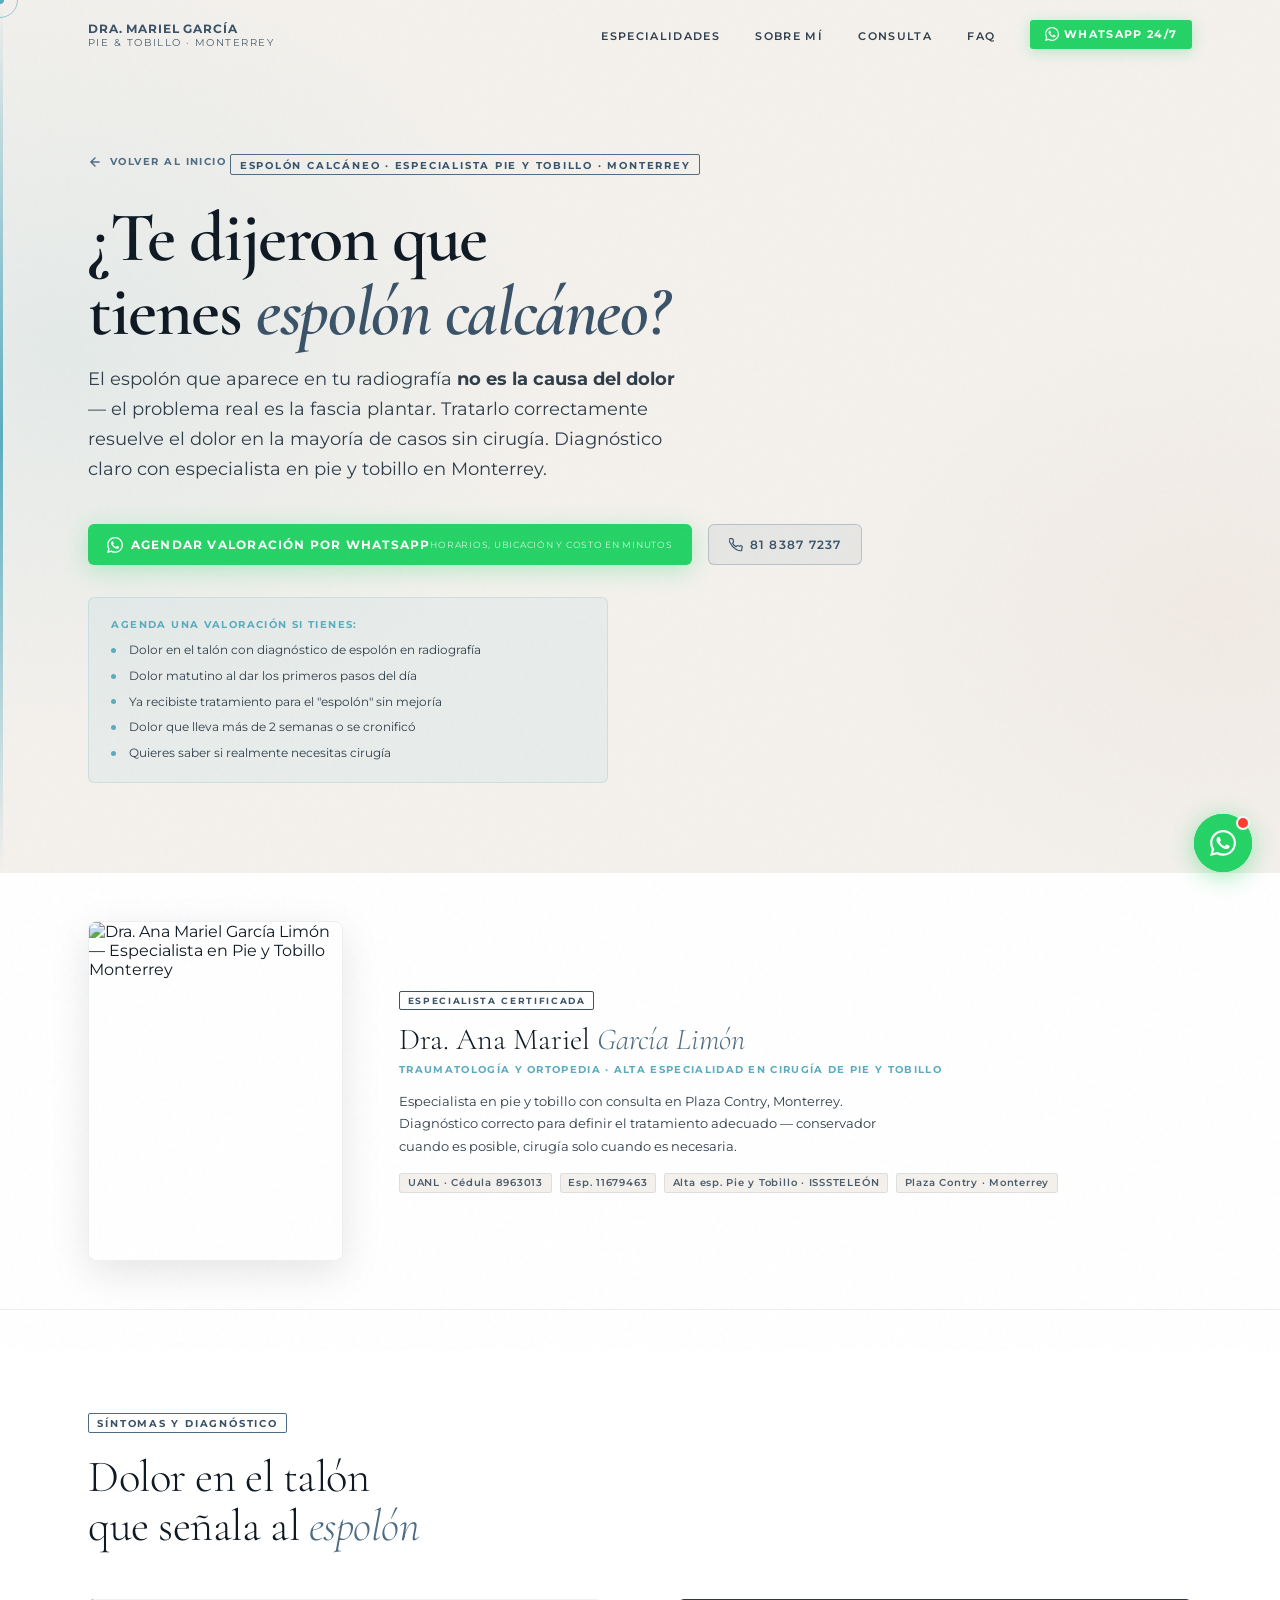
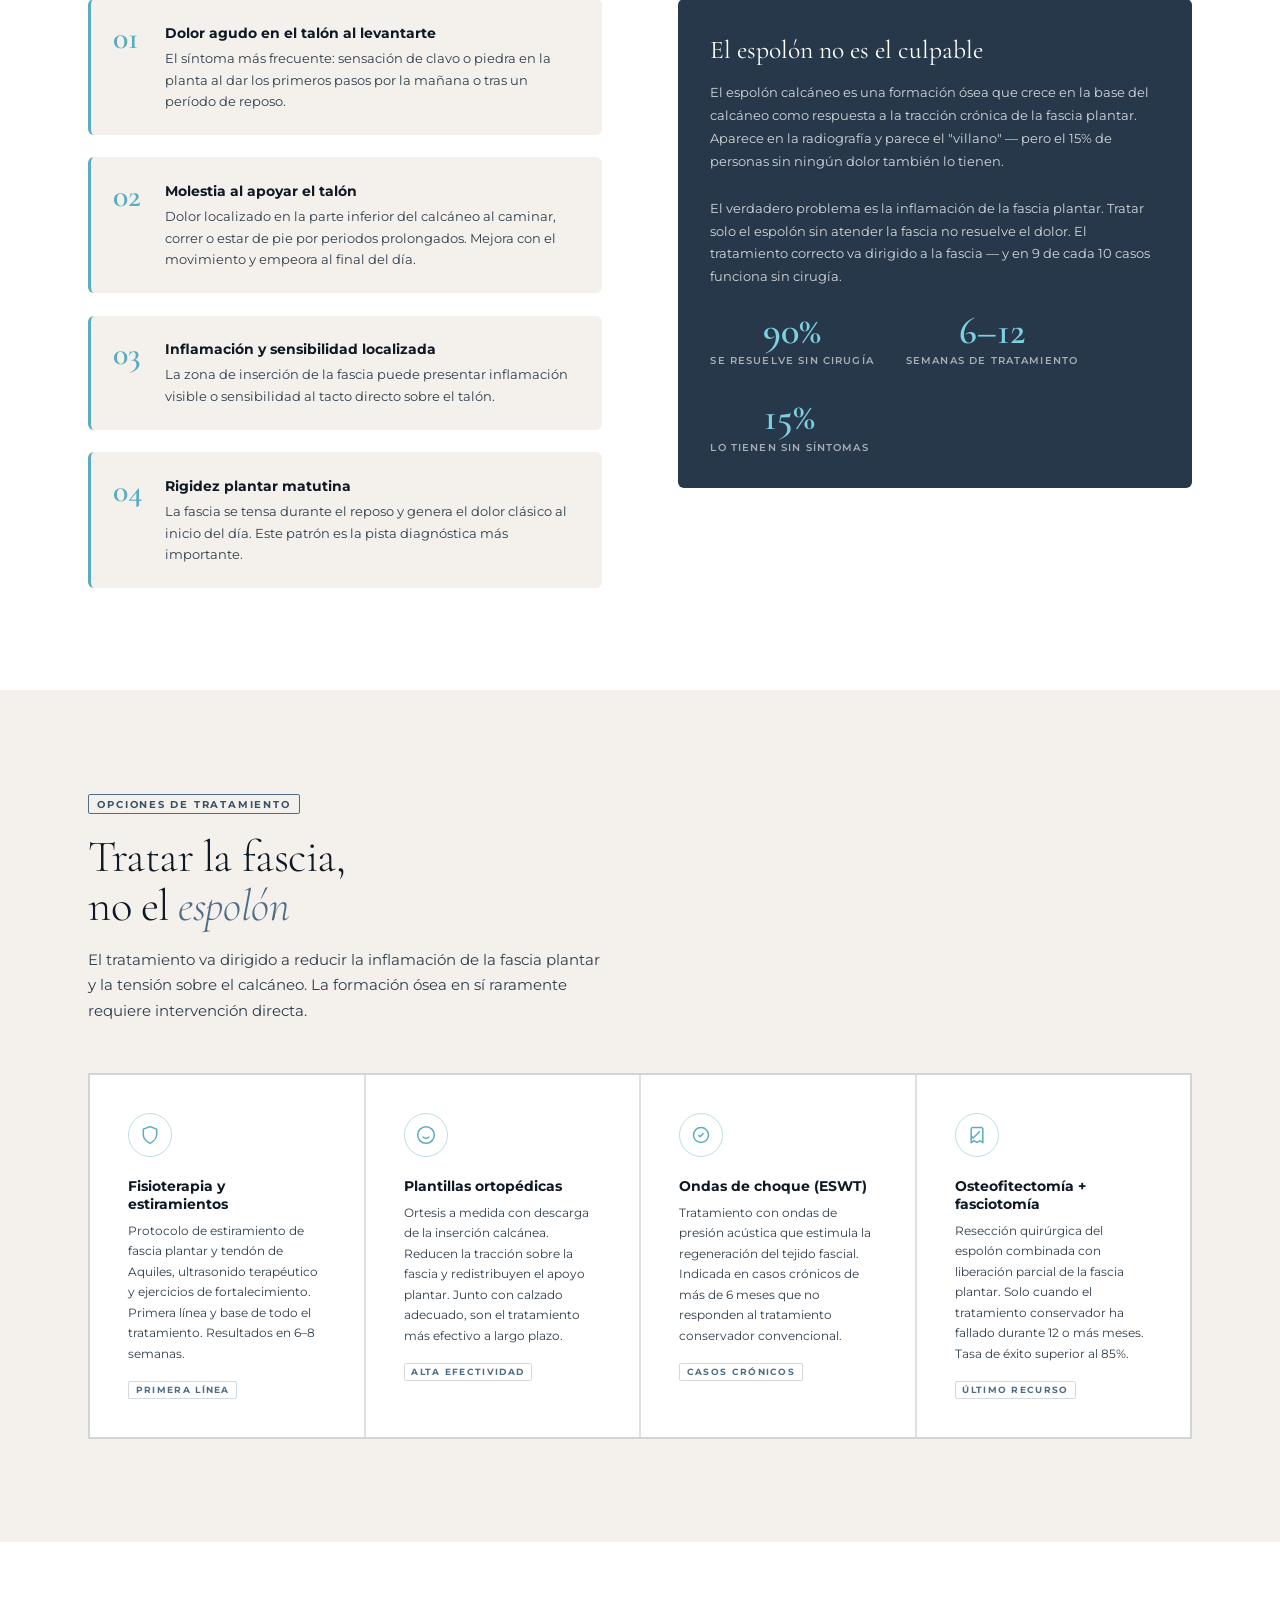
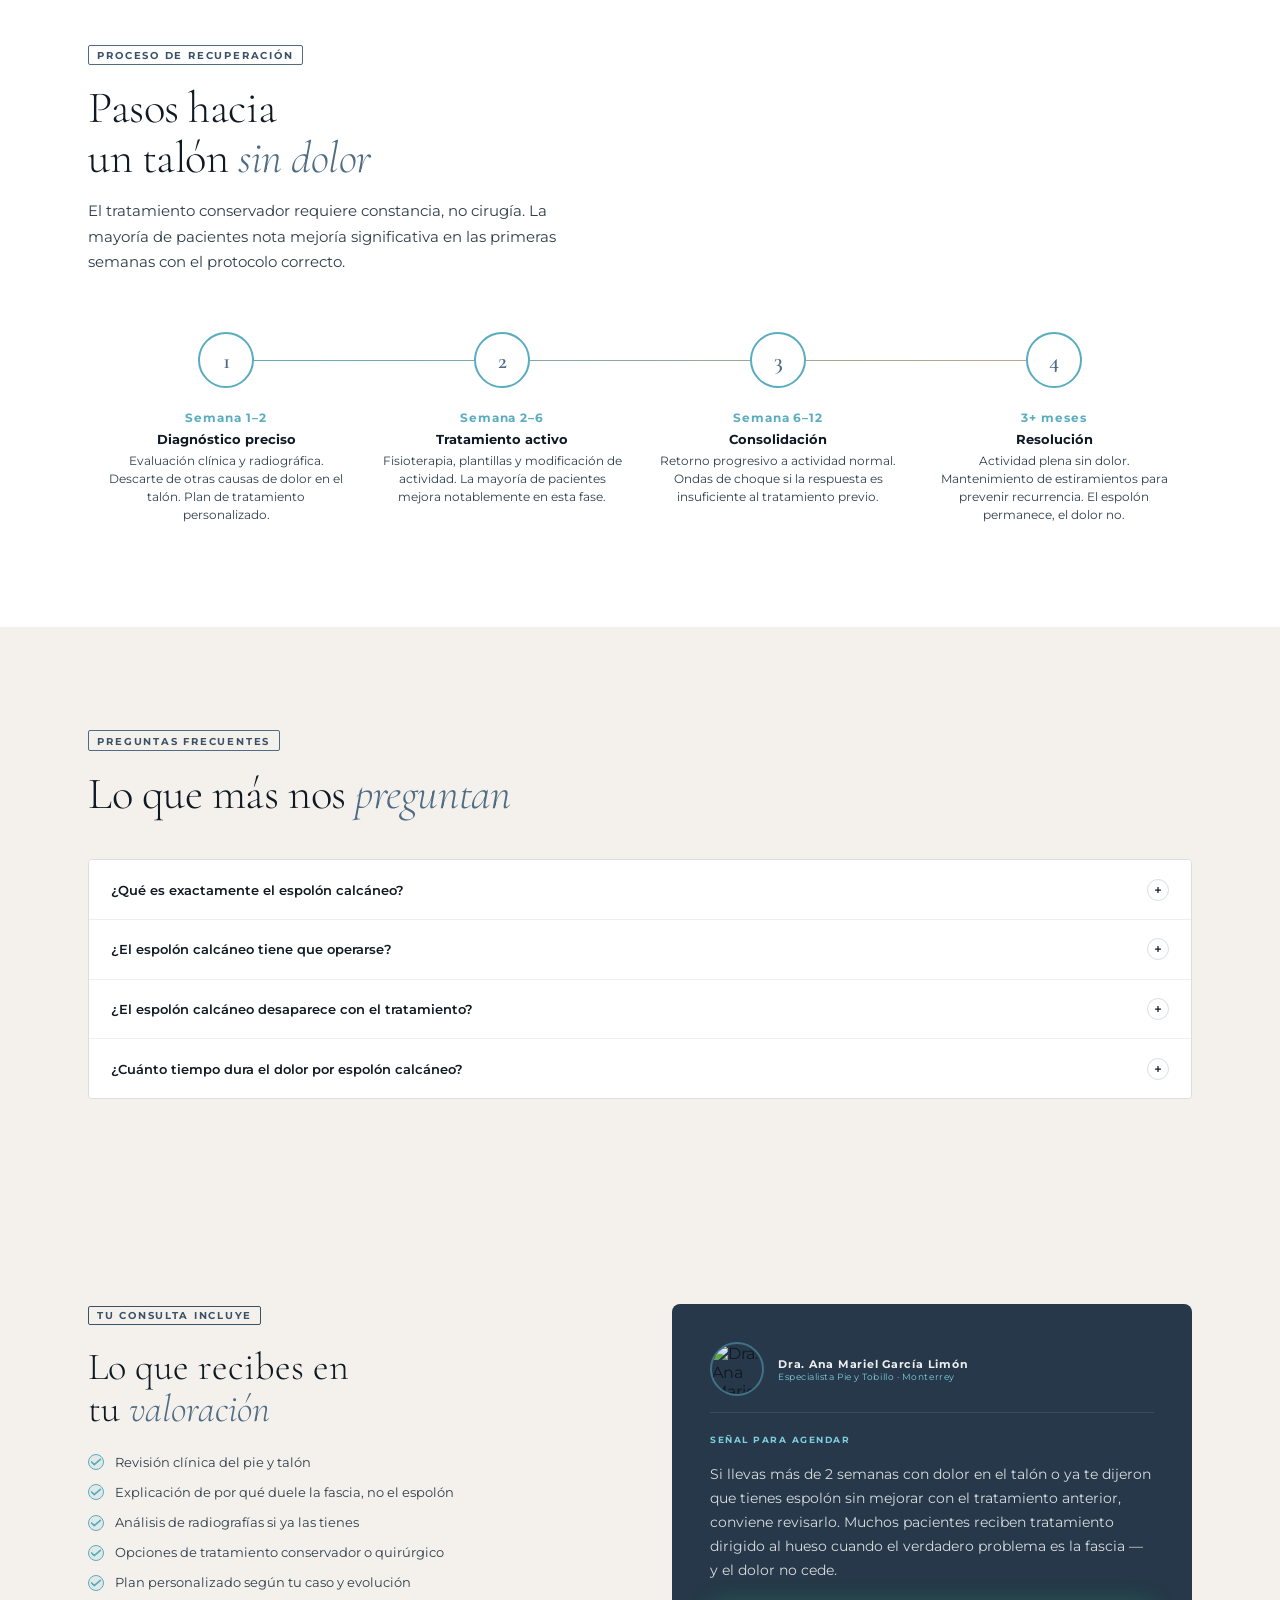
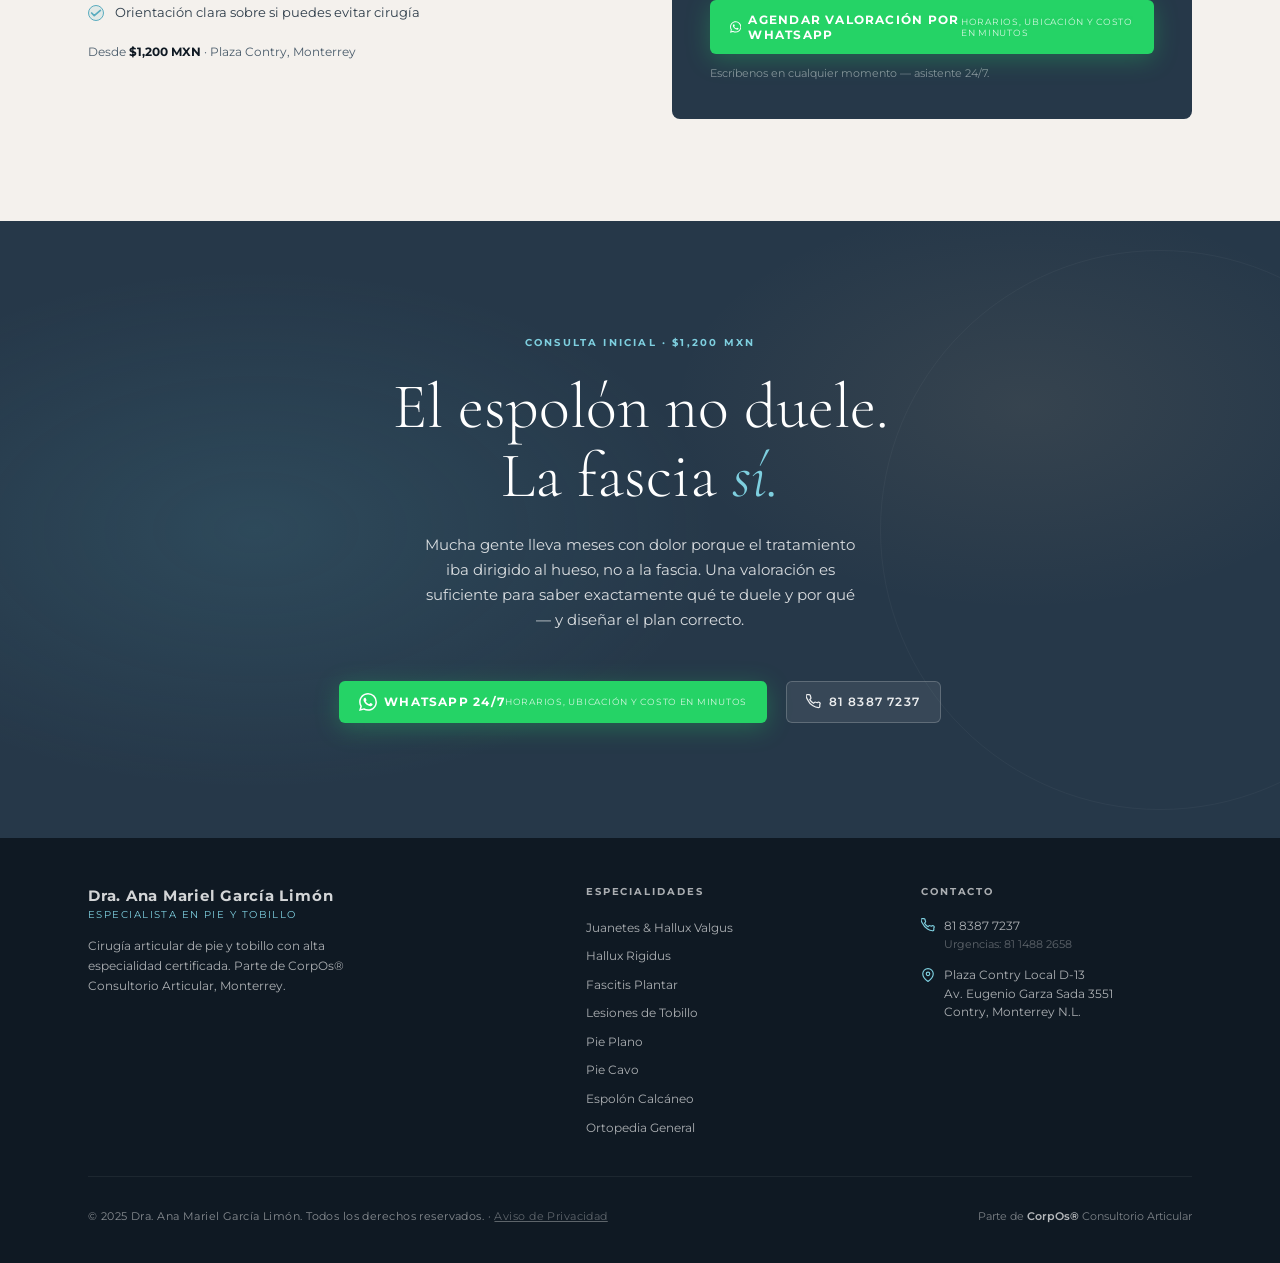
==== espolon-calcaneo.html @ a58b1925 "Add files via upload" ====
<!DOCTYPE html>
<html lang="es">
<head>
  <meta charset="UTF-8" />
  <meta name="viewport" content="width=device-width, initial-scale=1.0" />
  <title>Espolón Calcáneo en Monterrey — Dra. Mariel García</title>
  <meta name="description" content="Tratamiento del espolón calcáneo en Monterrey. El espolón no es la causa del dolor: el verdadero problema es la fascia plantar. Dra. Ana Mariel García Limón." />
  <link rel="canonical" href="https://dramarielgarcia.com/espolon-calcaneo.html" />
  <link rel="icon" type="image/svg+xml" href="favicon.svg" />
  <meta name="theme-color" content="#0F1923" />
  <meta property="og:type" content="website" />
  <meta property="og:url" content="https://dramarielgarcia.com/espolon-calcaneo.html" />
  <meta property="og:title" content="Espolón Calcáneo en Monterrey — Dra. Mariel García" />
  <meta property="og:description" content="El espolón calcáneo no es la causa del dolor en el talón — es una consecuencia. Tratamiento correcto en Monterrey. Dra. Ana Mariel García Limón." />
  <meta property="og:image" content="https://dramarielgarcia.com/img/CropOs-70.jpg" />
  <meta property="og:locale" content="es_MX" />
  <meta name="twitter:card" content="summary_large_image" />
  <meta name="twitter:title" content="Espolón Calcáneo en Monterrey — Dra. Mariel García" />
  <meta name="twitter:description" content="El espolón calcáneo no es la causa del dolor en el talón — es una consecuencia. Tratamiento correcto en Monterrey. Dra. Ana Mariel García Limón." />
  <meta name="twitter:image" content="https://dramarielgarcia.com/img/CropOs-70.jpg" />
  <script type="application/ld+json">
  {
    "@context": "https://schema.org",
    "@graph": [
      {
        "@type": "MedicalWebPage",
        "name": "Espolón Calcáneo en Monterrey",
        "description": "Tratamiento del espolón calcáneo en Monterrey. Formación ósea consecuencia de la tensión crónica de la fascia plantar. Dra. Ana Mariel García Limón.",
        "url": "https://dramarielgarcia.com/espolon-calcaneo.html",
        "about": {"@type":"MedicalCondition","name":"Espolón Calcáneo","alternateName":"Heel Spur","relevantSpecialty":"Orthopedic Surgery"},
        "author": {"@type":"Physician","name":"Dra. Ana Mariel García Limón","url":"https://dramarielgarcia.com"},
        "breadcrumb": {"@type":"BreadcrumbList","itemListElement":[{"@type":"ListItem","position":1,"name":"Inicio","item":"https://dramarielgarcia.com/"},{"@type":"ListItem","position":2,"name":"Espolón Calcáneo"}]}
      },
      {
        "@type": "FAQPage",
        "mainEntity": [
          {"@type":"Question","name":"¿Qué es exactamente el espolón calcáneo?","acceptedAnswer":{"@type":"Answer","text":"Es una calcificación o protuberancia ósea que crece en la base del calcáneo, donde se inserta la fascia plantar. Se forma por tracción repetida y crónica sobre el hueso. Aparece en radiografía pero no siempre causa dolor — el 15% de personas sin síntomas también lo tiene."}},
          {"@type":"Question","name":"¿El espolón calcáneo tiene que operarse?","acceptedAnswer":{"@type":"Answer","text":"En la gran mayoría de casos, no. El tratamiento es el mismo que para la fascitis plantar: fisioterapia, plantillas ortopédicas, modificación de actividad y, si es necesario, ondas de choque. La cirugía (osteofitectomía + fasciotomía) solo se indica si el tratamiento conservador falla después de 12 meses."}},
          {"@type":"Question","name":"¿El espolón calcáneo desaparece con el tratamiento?","acceptedAnswer":{"@type":"Answer","text":"La formación ósea no desaparece, pero el dolor sí. El objetivo del tratamiento no es eliminar el espolón sino reducir la inflamación de la fascia plantar, que es la verdadera causa del dolor. Una vez controlada la fascia, el espolón deja de molestar."}},
          {"@type":"Question","name":"¿Cuánto tiempo dura el dolor por espolón calcáneo?","acceptedAnswer":{"@type":"Answer","text":"Con tratamiento correcto, la mayoría de pacientes mejora en 6–12 semanas. Los casos crónicos pueden tardar 3–6 meses. El 90% se resuelve sin cirugía. La clave es tratar la fascia plantar, no solo el espolón en sí."}}
        ]
      }
    ]
  }
  </script>
  <link rel="preconnect" href="https://fonts.googleapis.com" />
  <link rel="preconnect" href="https://fonts.gstatic.com" crossorigin />
  <link rel="preload" as="style" href="https://fonts.googleapis.com/css2?family=Montserrat:wght@400;500;600;700&family=Cormorant+Garamond:ital,wght@0,300;0,400;0,600;1,300;1,400;1,600&display=swap" onload="this.onload=null;this.rel='stylesheet'" />
  <noscript><link rel="stylesheet" href="https://fonts.googleapis.com/css2?family=Montserrat:wght@400;500;600;700&family=Cormorant+Garamond:ital,wght@0,300;0,400;0,600;1,300;1,400;1,600&display=swap" /></noscript>
  <link rel="stylesheet" href="styles.css" />
  <link rel="stylesheet" href="page-styles.css" />
</head>
<body>
<div id="cursor-dot"></div><div id="cursor-ring"></div><div class="grain"></div>
<nav class="nav" id="nav">
  <div class="nav-inner">
    <a href="index.html" class="nav-logo"><span class="nav-logo-name">Dra. Mariel García</span><span class="nav-logo-sub">Pie &amp; Tobillo · Monterrey</span></a>
    <ul class="nav-links">
      <li><a href="index.html#especialidades">Especialidades</a></li>
      <li><a href="index.html#sobre-mi">Sobre mí</a></li>
      <li><a href="index.html#consulta">Consulta</a></li>
      <li><a href="index.html#faq">FAQ</a></li>
      <li><a href="https://wa.me/528261020782?text=Hola%2C%20quiero%20agendar%20una%20valoraci%C3%B3n%20con%20la%20Dra.%20Mariel.%20Me%20dijeron%20que%20tengo%20espolon%20calcaneo%20y%20tengo%20dolor%20en%20el%20talon." target="_blank" class="nav-cta"><svg width="14" height="14" viewBox="0 0 24 24" fill="currentColor"><path d="M17.472 14.382c-.297-.149-1.758-.867-2.03-.967-.273-.099-.471-.148-.67.15-.197.297-.767.966-.94 1.164-.173.199-.347.223-.644.075-.297-.15-1.255-.463-2.39-1.475-.883-.788-1.48-1.761-1.653-2.059-.173-.297-.018-.458.13-.606.134-.133.298-.347.446-.52.149-.174.198-.298.298-.497.099-.198.05-.371-.025-.52-.075-.149-.669-1.612-.916-2.207-.242-.579-.487-.5-.669-.51-.173-.008-.371-.01-.57-.01-.198 0-.52.074-.792.372-.272.297-1.04 1.016-1.04 2.479 0 1.462 1.065 2.875 1.213 3.074.149.198 2.096 3.2 5.077 4.487.709.306 1.262.489 1.694.625.712.227 1.36.195 1.871.118.571-.085 1.758-.719 2.006-1.413.248-.694.248-1.289.173-1.413-.074-.124-.272-.198-.57-.347m-5.421 7.403h-.004a9.87 9.87 0 01-5.031-1.378l-.361-.214-3.741.982.998-3.648-.235-.374a9.86 9.86 0 01-1.51-5.26c.001-5.45 4.436-9.884 9.888-9.884 2.64 0 5.122 1.03 6.988 2.898a9.825 9.825 0 012.893 6.994c-.003 5.45-4.437 9.884-9.885 9.884m8.413-18.297A11.815 11.815 0 0012.05 0C5.495 0 .16 5.335.157 11.892c0 2.096.547 4.142 1.588 5.945L.057 24l6.305-1.654a11.882 11.882 0 005.683 1.448h.005c6.554 0 11.89-5.335 11.893-11.893a11.821 11.821 0 00-3.48-8.413z"/></svg>WhatsApp 24/7</a></li>
    </ul>
    <button class="hamburger" id="hamburger" aria-label="Menú"><span></span><span></span><span></span></button>
  </div>
</nav>
<div class="mob-menu" id="mobMenu"><button class="mob-close" id="mobClose">✕</button><a href="index.html#especialidades" onclick="closeMob()">Especialidades</a><a href="index.html#sobre-mi" onclick="closeMob()">Sobre mí</a><a href="index.html#consulta" onclick="closeMob()">Consulta</a><a href="index.html#faq" onclick="closeMob()">FAQ</a><a href="https://wa.me/528261020782" target="_blank" style="color:var(--wa)">📱 WhatsApp 24/7</a></div>

<!-- HERO -->
<section class="page-hero">
  <div class="container">
    <a href="index.html" class="hero-back reveal"><svg width="14" height="14" viewBox="0 0 24 24" fill="none" stroke="currentColor" stroke-width="2.5" stroke-linecap="round"><path d="M19 12H5M12 5l-7 7 7 7"/></svg>Volver al inicio</a>
    <span class="page-tag reveal d1">Espolón Calcáneo · Especialista Pie y Tobillo · Monterrey</span>
    <h1 class="page-h1 reveal d1">¿Te dijeron que<br/>tienes <em>espolón calcáneo?</em></h1>
    <p class="page-lead reveal d2">El espolón que aparece en tu radiografía <strong>no es la causa del dolor</strong> — el problema real es la fascia plantar. Tratarlo correctamente resuelve el dolor en la mayoría de casos sin cirugía. Diagnóstico claro con especialista en pie y tobillo en Monterrey.</p>
    <div class="hero-ctas reveal d3">
      <a href="https://wa.me/528261020782?text=Hola%2C%20quiero%20agendar%20una%20valoraci%C3%B3n%20con%20la%20Dra.%20Mariel.%20Me%20dijeron%20que%20tengo%20espolon%20calcaneo%20y%20tengo%20dolor%20en%20el%20talon." target="_blank" class="btn-wa"><span class="btn-wa-label"><svg width="16" height="16" viewBox="0 0 24 24" fill="currentColor"><path d="M17.472 14.382c-.297-.149-1.758-.867-2.03-.967-.273-.099-.471-.148-.67.15-.197.297-.767.966-.94 1.164-.173.199-.347.223-.644.075-.297-.15-1.255-.463-2.39-1.475-.883-.788-1.48-1.761-1.653-2.059-.173-.297-.018-.458.13-.606.134-.133.298-.347.446-.52.149-.174.198-.298.298-.497.099-.198.05-.371-.025-.52-.075-.149-.669-1.612-.916-2.207-.242-.579-.487-.5-.669-.51-.173-.008-.371-.01-.57-.01-.198 0-.52.074-.792.372-.272.297-1.04 1.016-1.04 2.479 0 1.462 1.065 2.875 1.213 3.074.149.198 2.096 3.2 5.077 4.487.709.306 1.262.489 1.694.625.712.227 1.36.195 1.871.118.571-.085 1.758-.719 2.006-1.413.248-.694.248-1.289.173-1.413-.074-.124-.272-.198-.57-.347m-5.421 7.403h-.004a9.87 9.87 0 01-5.031-1.378l-.361-.214-3.741.982.998-3.648-.235-.374a9.86 9.86 0 01-1.51-5.26c.001-5.45 4.436-9.884 9.888-9.884 2.64 0 5.122 1.03 6.988 2.898a9.825 9.825 0 012.893 6.994c-.003 5.45-4.437 9.884-9.885 9.884m8.413-18.297A11.815 11.815 0 0012.05 0C5.495 0 .16 5.335.157 11.892c0 2.096.547 4.142 1.588 5.945L.057 24l6.305-1.654a11.882 11.882 0 005.683 1.448h.005c6.554 0 11.89-5.335 11.893-11.893a11.821 11.821 0 00-3.48-8.413z"/></svg>Agendar valoración por WhatsApp</span><span class="btn-wa-sub">Horarios, ubicación y costo en minutos</span></a>
      <a href="tel:8183877237" class="btn-tel"><svg width="14" height="14" viewBox="0 0 24 24" fill="none" stroke="currentColor" stroke-width="2"><path d="M22 16.92v3a2 2 0 01-2.18 2 19.79 19.79 0 01-8.63-3.07A19.5 19.5 0 013.07 9.81 19.79 19.79 0 01.007 3.13 2 2 0 012 1h3a2 2 0 012 1.72c.127.96.361 1.903.7 2.81a2 2 0 01-.45 2.11L6.09 8.91a16 16 0 006 6l1.27-1.27a2 2 0 012.11-.45c.907.339 1.85.573 2.81.7A2 2 0 0122 16.92z"/></svg>81 8387 7237</a>
    </div>
    <div class="hero-agenda reveal d4">
      <p class="hero-agenda-label">Agenda una valoración si tienes:</p>
      <ul class="hero-agenda-list">
        <li>Dolor en el talón con diagnóstico de espolón en radiografía</li>
        <li>Dolor matutino al dar los primeros pasos del día</li>
        <li>Ya recibiste tratamiento para el "espolón" sin mejoría</li>
        <li>Dolor que lleva más de 2 semanas o se cronificó</li>
        <li>Quieres saber si realmente necesitas cirugía</li>
      </ul>
    </div>
  </div>
</section>

<!-- DRA -->
<section class="dra-strip">
  <div class="container">
    <div class="dra-strip-grid reveal">
      <div class="dra-strip-img">
        <img src="img/CropOs-68.jpg" alt="Dra. Ana Mariel García Limón — Especialista en Pie y Tobillo Monterrey" loading="lazy" />
      </div>
      <div>
        <span class="dra-strip-tag">Especialista certificada</span>
        <h2 class="dra-strip-name">Dra. Ana Mariel <em>García Limón</em></h2>
        <p class="dra-strip-spec">Traumatología y Ortopedia · Alta especialidad en Cirugía de Pie y Tobillo</p>
        <p class="dra-strip-body">Especialista en pie y tobillo con consulta en Plaza Contry, Monterrey. Diagnóstico correcto para definir el tratamiento adecuado — conservador cuando es posible, cirugía solo cuando es necesaria.</p>
        <div class="dra-strip-creds">
          <span class="dra-strip-cred">UANL · Cédula 8963013</span>
          <span class="dra-strip-cred">Esp. 11679463</span>
          <span class="dra-strip-cred">Alta esp. Pie y Tobillo · ISSSTELEÓN</span>
          <span class="dra-strip-cred">Plaza Contry · Monterrey</span>
        </div>
      </div>
    </div>
  </div>
</section>

<!-- SÍNTOMAS -->
<section class="sintomas">
  <div class="container">
    <div class="reveal"><span class="tag">Síntomas y diagnóstico</span><h2 class="sec-title">Dolor en el talón<br/>que señala al <em>espolón</em></h2></div>
    <div class="sint-grid">
      <div class="sint-list">
        <div class="sint-item reveal d1"><div class="sint-num">01</div><div class="sint-text"><strong>Dolor agudo en el talón al levantarte</strong>El síntoma más frecuente: sensación de clavo o piedra en la planta al dar los primeros pasos por la mañana o tras un período de reposo.</div></div>
        <div class="sint-item reveal d2"><div class="sint-num">02</div><div class="sint-text"><strong>Molestia al apoyar el talón</strong>Dolor localizado en la parte inferior del calcáneo al caminar, correr o estar de pie por periodos prolongados. Mejora con el movimiento y empeora al final del día.</div></div>
        <div class="sint-item reveal d3"><div class="sint-num">03</div><div class="sint-text"><strong>Inflamación y sensibilidad localizada</strong>La zona de inserción de la fascia puede presentar inflamación visible o sensibilidad al tacto directo sobre el talón.</div></div>
        <div class="sint-item reveal d4"><div class="sint-num">04</div><div class="sint-text"><strong>Rigidez plantar matutina</strong>La fascia se tensa durante el reposo y genera el dolor clásico al inicio del día. Este patrón es la pista diagnóstica más importante.</div></div>
      </div>
      <div class="info-box reveal d2">
        <div class="info-box-title">El espolón no es el culpable</div>
        <p class="info-box-body">El espolón calcáneo es una formación ósea que crece en la base del calcáneo como respuesta a la tracción crónica de la fascia plantar. Aparece en la radiografía y parece el "villano" — pero el 15% de personas sin ningún dolor también lo tienen.</p>
        <p class="info-box-body">El verdadero problema es la inflamación de la fascia plantar. Tratar solo el espolón sin atender la fascia no resuelve el dolor. El tratamiento correcto va dirigido a la fascia — y en 9 de cada 10 casos funciona sin cirugía.</p>
        <div class="info-stat">
          <div class="info-stat-item"><div class="info-stat-num">90%</div><div class="info-stat-label">Se resuelve sin cirugía</div></div>
          <div class="info-stat-item"><div class="info-stat-num">6–12</div><div class="info-stat-label">Semanas de tratamiento</div></div>
          <div class="info-stat-item"><div class="info-stat-num">15%</div><div class="info-stat-label">Lo tienen sin síntomas</div></div>
        </div>
      </div>
    </div>
  </div>
</section>

<!-- TRATAMIENTO -->
<section class="tratamiento">
  <div class="container">
    <div class="reveal"><span class="tag">Opciones de tratamiento</span><h2 class="sec-title">Tratar la fascia,<br/>no el <em>espolón</em></h2><p class="sec-body">El tratamiento va dirigido a reducir la inflamación de la fascia plantar y la tensión sobre el calcáneo. La formación ósea en sí raramente requiere intervención directa.</p></div>
    <div class="trat-grid">
      <div class="trat-card reveal d1">
        <div class="trat-ico"><svg width="20" height="20" viewBox="0 0 24 24" fill="none" stroke="currentColor" stroke-width="1.8"><path d="M12 22s8-4 8-10V5l-8-3-8 3v7c0 6 8 10 8 10z"/></svg></div>
        <div class="trat-name">Fisioterapia y estiramientos</div>
        <p class="trat-desc">Protocolo de estiramiento de fascia plantar y tendón de Aquiles, ultrasonido terapéutico y ejercicios de fortalecimiento. Primera línea y base de todo el tratamiento. Resultados en 6–8 semanas.</p>
        <span class="trat-tag">Primera línea</span>
      </div>
      <div class="trat-card reveal d2">
        <div class="trat-ico"><svg width="20" height="20" viewBox="0 0 24 24" fill="none" stroke="currentColor" stroke-width="1.8"><circle cx="12" cy="12" r="10"/><path d="M8 14s1.5 2 4 2 4-2 4-2M9 9h.01M15 9h.01"/></svg></div>
        <div class="trat-name">Plantillas ortopédicas</div>
        <p class="trat-desc">Ortesis a medida con descarga de la inserción calcánea. Reducen la tracción sobre la fascia y redistribuyen el apoyo plantar. Junto con calzado adecuado, son el tratamiento más efectivo a largo plazo.</p>
        <span class="trat-tag">Alta efectividad</span>
      </div>
      <div class="trat-card reveal d3">
        <div class="trat-ico"><svg width="20" height="20" viewBox="0 0 24 24" fill="none" stroke="currentColor" stroke-width="1.8"><path d="M9 12l2 2 4-4m6 2a9 9 0 11-18 0 9 9 0 0118 0z"/></svg></div>
        <div class="trat-name">Ondas de choque (ESWT)</div>
        <p class="trat-desc">Tratamiento con ondas de presión acústica que estimula la regeneración del tejido fascial. Indicada en casos crónicos de más de 6 meses que no responden al tratamiento conservador convencional.</p>
        <span class="trat-tag">Casos crónicos</span>
      </div>
      <div class="trat-card reveal d4">
        <div class="trat-ico"><svg width="20" height="20" viewBox="0 0 24 24" fill="none" stroke="currentColor" stroke-width="1.8"><path d="M4.5 12.5l3 3 8-8M19 21V5a2 2 0 00-2-2H7a2 2 0 00-2 2v16l3.5-2 3.5 2 3.5-2 3.5 2z"/></svg></div>
        <div class="trat-name">Osteofitectomía + fasciotomía</div>
        <p class="trat-desc">Resección quirúrgica del espolón combinada con liberación parcial de la fascia plantar. Solo cuando el tratamiento conservador ha fallado durante 12 o más meses. Tasa de éxito superior al 85%.</p>
        <span class="trat-tag">Último recurso</span>
      </div>
    </div>
  </div>
</section>

<!-- RECUPERACIÓN -->
<section class="recuperacion">
  <div class="container">
    <div class="reveal"><span class="tag">Proceso de recuperación</span><h2 class="sec-title">Pasos hacia<br/>un talón <em>sin dolor</em></h2><p class="sec-body">El tratamiento conservador requiere constancia, no cirugía. La mayoría de pacientes nota mejoría significativa en las primeras semanas con el protocolo correcto.</p></div>
    <div class="rec-timeline">
      <div class="rec-step reveal d1"><div class="rec-dot">1</div><div class="rec-period">Semana 1–2</div><div class="rec-label">Diagnóstico preciso</div><p class="rec-desc">Evaluación clínica y radiográfica. Descarte de otras causas de dolor en el talón. Plan de tratamiento personalizado.</p></div>
      <div class="rec-step reveal d2"><div class="rec-dot">2</div><div class="rec-period">Semana 2–6</div><div class="rec-label">Tratamiento activo</div><p class="rec-desc">Fisioterapia, plantillas y modificación de actividad. La mayoría de pacientes mejora notablemente en esta fase.</p></div>
      <div class="rec-step reveal d3"><div class="rec-dot">3</div><div class="rec-period">Semana 6–12</div><div class="rec-label">Consolidación</div><p class="rec-desc">Retorno progresivo a actividad normal. Ondas de choque si la respuesta es insuficiente al tratamiento previo.</p></div>
      <div class="rec-step reveal d4"><div class="rec-dot">4</div><div class="rec-period">3+ meses</div><div class="rec-label">Resolución</div><p class="rec-desc">Actividad plena sin dolor. Mantenimiento de estiramientos para prevenir recurrencia. El espolón permanece, el dolor no.</p></div>
    </div>
  </div>
</section>

<!-- FAQ -->
<section class="page-faq">
  <div class="container">
    <div class="reveal">
      <span class="tag">Preguntas frecuentes</span>
      <h2 class="sec-title">Lo que más nos <em>preguntan</em></h2>
    </div>
    <div class="page-faq-list">
      <div class="faq-item">
        <button class="faq-q" onclick="toggleFaq(this)" aria-expanded="false">
          ¿Qué es exactamente el espolón calcáneo?
          <span class="faq-ico"><svg width="10" height="10" viewBox="0 0 24 24" fill="none" stroke="currentColor" stroke-width="3"><path d="M12 5v14M5 12h14"/></svg></span>
        </button>
        <div class="faq-a">Es una calcificación o protuberancia ósea que crece en la base del calcáneo, donde se inserta la fascia plantar. Se forma por tracción repetida y crónica sobre el hueso. Aparece en radiografía pero no siempre causa dolor — el 15% de personas sin síntomas también lo tiene.</div>
      </div>
      <div class="faq-item">
        <button class="faq-q" onclick="toggleFaq(this)" aria-expanded="false">
          ¿El espolón calcáneo tiene que operarse?
          <span class="faq-ico"><svg width="10" height="10" viewBox="0 0 24 24" fill="none" stroke="currentColor" stroke-width="3"><path d="M12 5v14M5 12h14"/></svg></span>
        </button>
        <div class="faq-a">En la gran mayoría de casos, no. El tratamiento es el mismo que para la fascitis plantar: fisioterapia, plantillas ortopédicas, modificación de actividad y, si es necesario, ondas de choque. La cirugía (osteofitectomía + fasciotomía) solo se indica si el tratamiento conservador falla después de 12 meses.</div>
      </div>
      <div class="faq-item">
        <button class="faq-q" onclick="toggleFaq(this)" aria-expanded="false">
          ¿El espolón calcáneo desaparece con el tratamiento?
          <span class="faq-ico"><svg width="10" height="10" viewBox="0 0 24 24" fill="none" stroke="currentColor" stroke-width="3"><path d="M12 5v14M5 12h14"/></svg></span>
        </button>
        <div class="faq-a">La formación ósea no desaparece, pero el dolor sí. El objetivo del tratamiento no es eliminar el espolón sino reducir la inflamación de la fascia plantar, que es la verdadera causa del dolor. Una vez controlada la fascia, el espolón deja de molestar.</div>
      </div>
      <div class="faq-item">
        <button class="faq-q" onclick="toggleFaq(this)" aria-expanded="false">
          ¿Cuánto tiempo dura el dolor por espolón calcáneo?
          <span class="faq-ico"><svg width="10" height="10" viewBox="0 0 24 24" fill="none" stroke="currentColor" stroke-width="3"><path d="M12 5v14M5 12h14"/></svg></span>
        </button>
        <div class="faq-a">Con tratamiento correcto, la mayoría de pacientes mejora en 6–12 semanas. Los casos crónicos pueden tardar 3–6 meses. El 90% se resuelve sin cirugía. La clave es tratar la fascia plantar, no solo el espolón en sí.</div>
      </div>
    </div>
  </div>
</section>

<!-- VALORACIÓN + URGENCIA -->
<section class="valoracion-bloque">
  <div class="container">
    <div class="val-grid">
      <div class="val-incluye reveal">
        <span class="val-incluye-label">Tu consulta incluye</span>
        <h2 class="val-title">Lo que recibes en<br/>tu <em>valoración</em></h2>
        <ul class="val-checklist">
          <li>Revisión clínica del pie y talón</li>
          <li>Explicación de por qué duele la fascia, no el espolón</li>
          <li>Análisis de radiografías si ya las tienes</li>
          <li>Opciones de tratamiento conservador o quirúrgico</li>
          <li>Plan personalizado según tu caso y evolución</li>
          <li>Orientación clara sobre si puedes evitar cirugía</li>
        </ul>
        <p class="val-price">Desde <strong>$1,200 MXN</strong> · Plaza Contry, Monterrey</p>
      </div>
      <div class="val-urgencia reveal d2">
        <div class="val-dra-card">
          <img src="img/CropOs-68.jpg" alt="Dra. Ana Mariel García Limón" loading="lazy" />
          <div>
            <div class="val-dra-card-name">Dra. Ana Mariel García Limón</div>
            <div class="val-dra-card-spec">Especialista Pie y Tobillo · Monterrey</div>
          </div>
        </div>
        <p class="val-urg-label">Señal para agendar</p>
        <p class="val-urg-text">Si llevas más de 2 semanas con dolor en el talón o ya te dijeron que tienes espolón sin mejorar con el tratamiento anterior, conviene revisarlo. Muchos pacientes reciben tratamiento dirigido al hueso cuando el verdadero problema es la fascia — y el dolor no cede.</p>
        <a href="https://wa.me/528261020782?text=Hola%2C%20quiero%20agendar%20una%20valoraci%C3%B3n%20con%20la%20Dra.%20Mariel.%20Me%20dijeron%20que%20tengo%20espolon%20calcaneo%20y%20tengo%20dolor%20en%20el%20talon." target="_blank" class="btn-wa">
          <span class="btn-wa-label"><svg width="16" height="16" viewBox="0 0 24 24" fill="currentColor"><path d="M17.472 14.382c-.297-.149-1.758-.867-2.03-.967-.273-.099-.471-.148-.67.15-.197.297-.767.966-.94 1.164-.173.199-.347.223-.644.075-.297-.15-1.255-.463-2.39-1.475-.883-.788-1.48-1.761-1.653-2.059-.173-.297-.018-.458.13-.606.134-.133.298-.347.446-.52.149-.174.198-.298.298-.497.099-.198.05-.371-.025-.52-.075-.149-.669-1.612-.916-2.207-.242-.579-.487-.5-.669-.51-.173-.008-.371-.01-.57-.01-.198 0-.52.074-.792.372-.272.297-1.04 1.016-1.04 2.479 0 1.462 1.065 2.875 1.213 3.074.149.198 2.096 3.2 5.077 4.487.709.306 1.262.489 1.694.625.712.227 1.36.195 1.871.118.571-.085 1.758-.719 2.006-1.413.248-.694.248-1.289.173-1.413-.074-.124-.272-.198-.57-.347m-5.421 7.403h-.004a9.87 9.87 0 01-5.031-1.378l-.361-.214-3.741.982.998-3.648-.235-.374a9.86 9.86 0 01-1.51-5.26c.001-5.45 4.436-9.884 9.888-9.884 2.64 0 5.122 1.03 6.988 2.898a9.825 9.825 0 012.893 6.994c-.003 5.45-4.437 9.884-9.885 9.884m8.413-18.297A11.815 11.815 0 0012.05 0C5.495 0 .16 5.335.157 11.892c0 2.096.547 4.142 1.588 5.945L.057 24l6.305-1.654a11.882 11.882 0 005.683 1.448h.005c6.554 0 11.89-5.335 11.893-11.893a11.821 11.821 0 00-3.48-8.413z"/></svg>Agendar valoración por WhatsApp</span>
          <span class="btn-wa-sub">Horarios, ubicación y costo en minutos</span>
        </a>
        <p class="val-urg-micro">Escríbenos en cualquier momento — asistente 24/7.</p>
      </div>
    </div>
  </div>
</section>

<!-- CTA -->
<section class="cta-final">
  <div class="cta-ring"></div>
  <div class="container">
    <div class="cta-inner reveal">
      <p class="cta-eyebrow">Consulta inicial · $1,200 MXN</p>
      <h2 class="cta-h2">El espolón no duele.<br/>La fascia <em>sí.</em></h2>
      <p class="cta-sub">Mucha gente lleva meses con dolor porque el tratamiento iba dirigido al hueso, no a la fascia. Una valoración es suficiente para saber exactamente qué te duele y por qué — y diseñar el plan correcto.</p>
      <div class="cta-btns">
        <a href="https://wa.me/528261020782?text=Hola%2C%20quiero%20consulta%20por%20espolon%20calcaneo%20con%20la%20Dra.%20Mariel" target="_blank" class="btn-wa"><span class="btn-wa-label"><svg width="18" height="18" viewBox="0 0 24 24" fill="currentColor"><path d="M17.472 14.382c-.297-.149-1.758-.867-2.03-.967-.273-.099-.471-.148-.67.15-.197.297-.767.966-.94 1.164-.173.199-.347.223-.644.075-.297-.15-1.255-.463-2.39-1.475-.883-.788-1.48-1.761-1.653-2.059-.173-.297-.018-.458.13-.606.134-.133.298-.347.446-.52.149-.174.198-.298.298-.497.099-.198.05-.371-.025-.52-.075-.149-.669-1.612-.916-2.207-.242-.579-.487-.5-.669-.51-.173-.008-.371-.01-.57-.01-.198 0-.52.074-.792.372-.272.297-1.04 1.016-1.04 2.479 0 1.462 1.065 2.875 1.213 3.074.149.198 2.096 3.2 5.077 4.487.709.306 1.262.489 1.694.625.712.227 1.36.195 1.871.118.571-.085 1.758-.719 2.006-1.413.248-.694.248-1.289.173-1.413-.074-.124-.272-.198-.57-.347m-5.421 7.403h-.004a9.87 9.87 0 01-5.031-1.378l-.361-.214-3.741.982.998-3.648-.235-.374a9.86 9.86 0 01-1.51-5.26c.001-5.45 4.436-9.884 9.888-9.884 2.64 0 5.122 1.03 6.988 2.898a9.825 9.825 0 012.893 6.994c-.003 5.45-4.437 9.884-9.885 9.884m8.413-18.297A11.815 11.815 0 0012.05 0C5.495 0 .16 5.335.157 11.892c0 2.096.547 4.142 1.588 5.945L.057 24l6.305-1.654a11.882 11.882 0 005.683 1.448h.005c6.554 0 11.89-5.335 11.893-11.893a11.821 11.821 0 00-3.48-8.413z"/></svg>WhatsApp 24/7</span><span class="btn-wa-sub">Horarios, ubicación y costo en minutos</span></a>
        <a href="tel:8183877237" class="btn-tel btn-tel-dark"><svg width="15" height="15" viewBox="0 0 24 24" fill="none" stroke="currentColor" stroke-width="2"><path d="M22 16.92v3a2 2 0 01-2.18 2 19.79 19.79 0 01-8.63-3.07A19.5 19.5 0 013.07 9.81 19.79 19.79 0 01.007 3.13 2 2 0 012 1h3a2 2 0 012 1.72c.127.96.361 1.903.7 2.81a2 2 0 01-.45 2.11L6.09 8.91a16 16 0 006 6l1.27-1.27a2 2 0 012.11-.45c.907.339 1.85.573 2.81.7A2 2 0 0122 16.92z"/></svg>81 8387 7237</a>
      </div>
    </div>
  </div>
</section>

<footer class="footer"><div class="container"><div class="footer-grid"><div><div class="footer-brand-name">Dra. Ana Mariel García Limón</div><div class="footer-brand-spec">Especialista en Pie y Tobillo</div><p class="footer-brand-desc">Cirugía articular de pie y tobillo con alta especialidad certificada. Parte de CorpOs® Consultorio Articular, Monterrey.</p></div><div><div class="footer-col-h">Especialidades</div><ul class="footer-links"><li><a href="juanetes.html">Juanetes &amp; Hallux Valgus</a></li><li><a href="hallux-rigidus.html">Hallux Rigidus</a></li><li><a href="fascitis-plantar.html">Fascitis Plantar</a></li><li><a href="lesiones-tobillo.html">Lesiones de Tobillo</a></li><li><a href="pie-plano.html">Pie Plano</a></li><li><a href="pie-cavo.html">Pie Cavo</a></li><li><a href="espolon-calcaneo.html">Espolón Calcáneo</a></li><li><a href="ortopedia-general.html">Ortopedia General</a></li></ul></div><div><div class="footer-col-h">Contacto</div><div class="footer-contact"><div class="footer-ci"><svg width="14" height="14" viewBox="0 0 24 24" fill="none" stroke="currentColor" stroke-width="2"><path d="M22 16.92v3a2 2 0 01-2.18 2 19.79 19.79 0 01-8.63-3.07A19.5 19.5 0 013.07 9.81 19.79 19.79 0 01.007 3.13 2 2 0 012 1h3a2 2 0 012 1.72c.127.96.361 1.903.7 2.81a2 2 0 01-.45 2.11L6.09 8.91a16 16 0 006 6l1.27-1.27a2 2 0 012.11-.45c.907.339 1.85.573 2.81.7A2 2 0 0122 16.92z"/></svg><span>81 8387 7237<br/><span style="opacity:.5;font-size:.7rem">Urgencias: 81 1488 2658</span></span></div><div class="footer-ci"><svg width="14" height="14" viewBox="0 0 24 24" fill="none" stroke="currentColor" stroke-width="2"><path d="M21 10c0 7-9 13-9 13s-9-6-9-13a9 9 0 0118 0z"/><circle cx="12" cy="10" r="3"/></svg><span>Plaza Contry Local D-13<br/>Av. Eugenio Garza Sada 3551<br/>Contry, Monterrey N.L.</span></div></div></div></div><div class="footer-bottom"><p class="footer-copy">© 2025 Dra. Ana Mariel García Limón. Todos los derechos reservados. · <a href="privacidad.html" style="opacity:.65;text-decoration:underline;color:inherit">Aviso de Privacidad</a></p><p class="footer-brand-tag">Parte de <span>CorpOs®</span> Consultorio Articular</p></div></div></footer>

<a href="https://wa.me/528261020782?text=Hola%2C%20quiero%20consulta%20por%20espolon%20calcaneo%20con%20la%20Dra.%20Mariel" target="_blank" class="wa-float" aria-label="WhatsApp 24/7"><div class="wa-float-badge"></div><div class="wa-tooltip">Bot disponible 24/7</div><svg width="26" height="26" viewBox="0 0 24 24" fill="currentColor"><path d="M17.472 14.382c-.297-.149-1.758-.867-2.03-.967-.273-.099-.471-.148-.67.15-.197.297-.767.966-.94 1.164-.173.199-.347.223-.644.075-.297-.15-1.255-.463-2.39-1.475-.883-.788-1.48-1.761-1.653-2.059-.173-.297-.018-.458.13-.606.134-.133.298-.347.446-.52.149-.174.198-.298.298-.497.099-.198.05-.371-.025-.52-.075-.149-.669-1.612-.916-2.207-.242-.579-.487-.5-.669-.51-.173-.008-.371-.01-.57-.01-.198 0-.52.074-.792.372-.272.297-1.04 1.016-1.04 2.479 0 1.462 1.065 2.875 1.213 3.074.149.198 2.096 3.2 5.077 4.487.709.306 1.262.489 1.694.625.712.227 1.36.195 1.871.118.571-.085 1.758-.719 2.006-1.413.248-.694.248-1.289.173-1.413-.074-.124-.272-.198-.57-.347m-5.421 7.403h-.004a9.87 9.87 0 01-5.031-1.378l-.361-.214-3.741.982.998-3.648-.235-.374a9.86 9.86 0 01-1.51-5.26c.001-5.45 4.436-9.884 9.888-9.884 2.64 0 5.122 1.03 6.988 2.898a9.825 9.825 0 012.893 6.994c-.003 5.45-4.437 9.884-9.885 9.884m8.413-18.297A11.815 11.815 0 0012.05 0C5.495 0 .16 5.335.157 11.892c0 2.096.547 4.142 1.588 5.945L.057 24l6.305-1.654a11.882 11.882 0 005.683 1.448h.005c6.554 0 11.89-5.335 11.893-11.893a11.821 11.821 0 00-3.48-8.413z"/></svg></a>

<script src="scripts.js" defer></script>
</body>
</html>
---- styles.css ----
/* ── DESIGN TOKENS ────────────────────────────────────────────── */
:root {
  --slate:    #4E6C84;
  --slate-d:  #3A5268;
  --slate-dd: #263849;
  --teal:     #5AACBF;
  --teal-l:   #7ECFDF;
  --beige:    #C4A882;
  --beige-l:  #EAE0D5;
  --stone:    #F4F1ED;
  --off:      #FAFAF8;
  --ink:      #0F1923;
  --ink-m:    #2E3D4A;
  --ink-s:    #4A5C6B;
  --white:    #FFFFFF;
  --wa:       #25D366;
  --r:        6px;
  --ease:     cubic-bezier(0.22, 1, 0.36, 1);
}

/* ── RESET ────────────────────────────────────────────────────── */
*, *::before, *::after { box-sizing: border-box; margin: 0; padding: 0; }
html { scroll-behavior: smooth; }
body { font-family: 'Montserrat', sans-serif; background: var(--off); color: var(--ink); overflow-x: hidden; -webkit-font-smoothing: antialiased; cursor: none; }
img { display: block; max-width: 100%; }
a { text-decoration: none; color: inherit; }
ul { list-style: none; }

/* ── CUSTOM CURSOR ────────────────────────────────────────────── */
#cursor-dot {
  position: fixed; width: 8px; height: 8px;
  background: var(--teal); border-radius: 50%;
  pointer-events: none; z-index: 9999;
  transform: translate(-50%, -50%);
  transition: width .2s, height .2s, background .2s;
}
#cursor-ring {
  position: fixed; width: 36px; height: 36px;
  border: 1.5px solid rgba(90,172,191,0.6); border-radius: 50%;
  pointer-events: none; z-index: 9998;
  transform: translate(-50%, -50%);
  transition: transform .12s var(--ease), width .3s var(--ease), height .3s var(--ease), border-color .3s;
}
body.hovering #cursor-dot { width: 12px; height: 12px; background: var(--wa); }
body.hovering #cursor-ring { width: 56px; height: 56px; border-color: rgba(37,211,102,0.4); }
@media (pointer: coarse) { #cursor-dot, #cursor-ring { display: none; } body { cursor: auto; } }

/* ── GRAIN OVERLAY ────────────────────────────────────────────── */
.grain {
  position: fixed; inset: -50%; width: 200%; height: 200%;
  background-image: url("data:image/svg+xml,%3Csvg viewBox='0 0 512 512' xmlns='http://www.w3.org/2000/svg'%3E%3Cfilter id='noise'%3E%3CfeTurbulence type='fractalNoise' baseFrequency='0.75' numOctaves='4' stitchTiles='stitch'/%3E%3C/filter%3E%3Crect width='100%25' height='100%25' filter='url(%23noise)' opacity='1'/%3E%3C/svg%3E");
  opacity: .025; pointer-events: none; z-index: 1000;
  animation: grainShift .5s steps(2) infinite;
}
@keyframes grainShift {
  0%   { transform: translate(0,0); }
  25%  { transform: translate(-2%,2%); }
  50%  { transform: translate(2%,-1%); }
  75%  { transform: translate(-1%,3%); }
  100% { transform: translate(1%,-2%); }
}

/* ── NAV ──────────────────────────────────────────────────────── */
.nav {
  position: fixed; top: 0; left: 0; right: 0; z-index: 500;
  padding: 1.25rem 0;
  transition: background .5s var(--ease), box-shadow .5s var(--ease), padding .4s var(--ease);
}
.nav.scrolled {
  background: rgba(250,250,248,0.92);
  backdrop-filter: blur(20px); -webkit-backdrop-filter: blur(20px);
  box-shadow: 0 1px 0 rgba(0,0,0,.06); padding: .8rem 0;
}
.nav-inner {
  max-width: 1200px; margin: 0 auto;
  padding: 0 clamp(1.25rem,5vw,3rem);
  display: flex; align-items: center; justify-content: space-between; gap: 1.5rem;
}
.nav-logo { display: flex; flex-direction: column; gap: .08rem; }
.nav-logo-name { font-size: .78rem; font-weight: 700; letter-spacing: .07em; text-transform: uppercase; color: var(--slate-d); }
.nav-logo-sub  { font-size: .6rem; letter-spacing: .15em; text-transform: uppercase; color: var(--ink-s); font-weight: 400; }
.nav-links { display: flex; align-items: center; gap: 2.2rem; }
.nav-links a { font-size: .7rem; font-weight: 600; letter-spacing: .12em; text-transform: uppercase; color: var(--ink-m); transition: color .3s; position: relative; }
.nav-links a::after { content:''; position:absolute; bottom:-4px; left:0; right:0; height:1px; background:var(--teal); transform:scaleX(0); transform-origin:right; transition:transform .35s var(--ease); }
.nav-links a:hover { color: var(--slate); }
.nav-links a:hover::after { transform: scaleX(1); transform-origin: left; }
.nav-cta { background: var(--wa); color: #fff !important; padding: .65em 1.3em; border-radius: 3px; font-weight: 700 !important; display: flex; align-items: center; gap: .45em; transition: transform .25s var(--ease), box-shadow .25s var(--ease) !important; box-shadow: 0 3px 14px rgba(37,211,102,0.3); }
.nav-cta::after { display: none !important; }
.nav-cta:hover { transform: translateY(-2px); box-shadow: 0 6px 22px rgba(37,211,102,0.42) !important; }
.hamburger { display: none; flex-direction: column; gap: 5px; background: none; border: none; cursor: pointer; padding: 6px; }
.hamburger span { display: block; width: 22px; height: 2px; background: var(--ink); border-radius: 2px; transition: all .3s var(--ease); }

/* ── SHARED UTILITIES ─────────────────────────────────────────── */
.container { max-width: 1200px; margin: 0 auto; padding: 0 clamp(1.25rem,5vw,3rem); }
.tag { display: inline-block; font-size: .62rem; font-weight: 700; letter-spacing: .18em; text-transform: uppercase; color: var(--slate-d); border: 1.5px solid var(--slate); padding: .32em .85em; border-radius: 2px; margin-bottom: 1.2rem; }
.sec-body { font-size: .92rem; font-weight: 400; line-height: 1.75; color: var(--ink-m); max-width: 520px; margin-top: 1rem; }
.reveal { opacity: 0; transform: translateY(24px); transition: opacity .7s var(--ease), transform .7s var(--ease); }
.reveal.in { opacity: 1; transform: translateY(0); }
.d1{transition-delay:.08s} .d2{transition-delay:.18s} .d3{transition-delay:.28s} .d4{transition-delay:.38s} .d5{transition-delay:.48s}

/* ── BUTTONS ──────────────────────────────────────────────────── */
.btn-wa {
  display: inline-flex; align-items: center; justify-content: space-between;
  background: var(--wa); color: #fff;
  padding: 1em 1.6em; border-radius: var(--r);
  font-family: 'Montserrat', sans-serif; font-size: .76rem; font-weight: 700; letter-spacing: .1em; text-transform: uppercase;
  box-shadow: 0 5px 24px rgba(37,211,102,0.3);
  transition: transform .3s var(--ease), box-shadow .3s var(--ease);
  position: relative; overflow: hidden;
}
.btn-wa::before { content:''; position:absolute; inset:0; background: linear-gradient(120deg, transparent 30%, rgba(255,255,255,.15) 50%, transparent 70%); transform:translateX(-100%); transition:transform .5s ease; }
.btn-wa:hover::before { transform: translateX(100%); }
.btn-wa:hover { transform: translateY(-3px); box-shadow: 0 10px 32px rgba(37,211,102,0.45); }
.btn-wa-label { display: flex; align-items: center; gap: .6em; }
.btn-wa-sub { font-size: .58rem; font-weight: 400; letter-spacing: .08em; opacity: .8; }
.btn-tel {
  display: inline-flex; align-items: center; justify-content: center; gap: .6em;
  background: rgba(78,108,132,0.08); border: 1px solid rgba(78,108,132,.3);
  color: var(--slate-d); padding: 1em 1.6em; border-radius: var(--r);
  font-family: 'Montserrat', sans-serif; font-size: .76rem; font-weight: 600; letter-spacing: .1em; text-transform: uppercase;
  transition: background .3s, border-color .3s, color .3s;
}
.btn-tel:hover { background: rgba(78,108,132,.15); border-color: var(--slate); color: var(--slate-dd); }
.btn-tel-dark { background: rgba(255,255,255,.08); border: 1px solid rgba(255,255,255,.2); color: rgba(255,255,255,.9); }
.btn-tel-dark:hover { background: rgba(255,255,255,.14); border-color: rgba(255,255,255,.4); color: #fff; }
.btn-slate {
  display: inline-flex; align-items: center; gap: .6em;
  background: var(--slate); color: #fff; padding: 1em 1.8em; border-radius: var(--r);
  font-family: 'Montserrat', sans-serif; font-size: .76rem; font-weight: 700; letter-spacing: .1em; text-transform: uppercase;
  transition: transform .3s var(--ease), box-shadow .3s var(--ease), background .3s;
  box-shadow: 0 4px 18px rgba(62,96,128,.25);
}
.btn-slate:hover { transform: translateY(-2px); box-shadow: 0 8px 28px rgba(62,96,128,.38); background: var(--slate-d); }

/* ── HERO EXTRAS ──────────────────────────────────────────────── */
.hero-antisurgery {
  font-size: 0.6rem; font-weight: 700; letter-spacing: 0.12em;
  text-transform: uppercase; color: var(--teal);
  margin-bottom: 1.1rem; line-height: 1.5;
}
.hero-microcopy {
  font-size: 0.71rem; font-weight: 400; line-height: 1.65;
  color: var(--ink-s); margin-top: 1rem; max-width: 370px;
}

/* ── WA FLOAT ─────────────────────────────────────────────────── */
.wa-float-text { display: none; font-size: 0.78rem; font-weight: 700; letter-spacing: 0.04em; position: relative; z-index: 1; white-space: nowrap; }
.wa-float {
  position: fixed; bottom: 28px; right: 28px; z-index: 600;
  width: 58px; height: 58px; border-radius: 50%;
  background: var(--wa); color: #fff;
  display: flex; align-items: center; justify-content: center;
  box-shadow: 0 4px 24px rgba(37,211,102,0.45);
  transition: transform .3s var(--ease), box-shadow .3s var(--ease);
  animation: waEntrance 1s var(--ease) 2s both;
}
.wa-float:hover { transform: scale(1.1); box-shadow: 0 8px 32px rgba(37,211,102,0.55); }
.wa-float::before, .wa-float::after { content:''; position:absolute; inset:0; border-radius:50%; background: var(--wa); animation: waRipple 2.4s ease-out infinite; }
.wa-float::after { animation-delay: 1.2s; }
.wa-float svg { position: relative; z-index: 1; }
.wa-float-badge { position: absolute; top: 2px; right: 2px; width: 14px; height: 14px; border-radius: 50%; background: #FF3B30; border: 2px solid var(--off); z-index: 2; animation: livePulse 2s infinite; }
.wa-tooltip { position: absolute; right: 70px; top: 50%; transform: translateY(-50%); background: var(--ink); color: #fff; font-size: .68rem; font-weight: 600; letter-spacing: .07em; white-space: nowrap; padding: .5em .9em; border-radius: 4px; pointer-events: none; opacity: 0; transition: opacity .25s; }
.wa-float:hover .wa-tooltip { opacity: 1; }

/* ── MOBILE MENU ──────────────────────────────────────────────── */
.mob-menu { display: none; position: fixed; inset: 0; background: var(--off); z-index: 490; flex-direction: column; align-items: center; justify-content: center; gap: 2rem; }
.mob-menu.open { display: flex; animation: fadeIn .3s ease; }
.mob-close { position: absolute; top: 20px; right: 22px; background: none; border: none; cursor: pointer; font-size: 1.6rem; color: var(--ink); padding: 6px; }
.mob-menu a { font-size: 1.2rem; font-weight: 700; letter-spacing: .1em; text-transform: uppercase; color: var(--ink-m); transition: color .25s; }
.mob-menu a:hover { color: var(--slate); }

/* ── FOOTER ───────────────────────────────────────────────────── */
.footer { background: var(--ink); padding: 3rem 0 2.5rem; }
.footer-grid { display: grid; grid-template-columns: 1.6fr 1fr 1fr; gap: clamp(2rem,5vw,4rem); padding-bottom: 2.5rem; border-bottom: 1px solid rgba(255,255,255,.06); margin-bottom: 2rem; }
.footer-brand-name { font-size: .95rem; font-weight: 700; letter-spacing: .05em; color: rgba(255,255,255,.82); margin-bottom: .25rem; }
.footer-brand-spec { font-size: .6rem; letter-spacing: .15em; text-transform: uppercase; color: var(--teal-l); margin-bottom: 1rem; }
.footer-brand-desc { font-size: .76rem; font-weight: 400; line-height: 1.65; color: rgba(255,255,255,.65); max-width: 280px; }
.footer-col-h { font-size: .6rem; font-weight: 700; letter-spacing: .2em; text-transform: uppercase; color: rgba(255,255,255,.65); margin-bottom: 1.2rem; }
.footer-links { display: flex; flex-direction: column; gap: .6rem; }
.footer-links a { font-size: .78rem; font-weight: 400; color: rgba(255,255,255,.65); transition: color .3s; }
.footer-links a:hover { color: rgba(255,255,255,.92); }
.footer-contact { display: flex; flex-direction: column; gap: .8rem; }
.footer-ci { display: flex; align-items: flex-start; gap: .6rem; font-size: .77rem; font-weight: 400; line-height: 1.5; color: rgba(255,255,255,.65); }
.footer-ci svg { flex-shrink: 0; margin-top: .15em; color: var(--teal-l); }
.footer-bottom { display: flex; align-items: center; justify-content: space-between; flex-wrap: wrap; gap: 1rem; }
.footer-copy { font-size: .68rem; color: rgba(255,255,255,.5); letter-spacing: .04em; }
.footer-brand-tag { font-size: .68rem; color: rgba(255,255,255,.45); }
.footer-brand-tag span { color: rgba(255,255,255,.7); font-weight: 600; }

/* ── KEYFRAMES ────────────────────────────────────────────────── */
@keyframes ringPulse {
  0%,100% { transform: translateY(-50%) scale(1); opacity: .6; }
  50%      { transform: translateY(-50%) scale(1.04); opacity: 1; }
}
@keyframes fadeIn   { from { opacity: 0; } to { opacity: 1; } }
@keyframes livePulse { 0%,100% { box-shadow: 0 0 0 0 rgba(37,211,102,0.6); } 50% { box-shadow: 0 0 0 6px rgba(37,211,102,0); } }
@keyframes waEntrance { from { opacity:0; transform:scale(.5) translateY(20px); } to { opacity:1; transform:scale(1) translateY(0); } }
@keyframes waRipple   { 0% { transform:scale(1); opacity:.5; } 100% { transform:scale(1.9); opacity:0; } }

/* ── RESPONSIVE (shared) ──────────────────────────────────────── */
@media (max-width: 960px) {
  .nav-links  { display: none; }
  .hamburger  { display: flex; }
  .footer-grid { grid-template-columns: 1fr 1fr; }
}
@media (max-width: 600px) {
  .footer-grid { grid-template-columns: 1fr; }
  .wa-float {
    bottom: 16px; right: 16px;
    width: auto; height: 52px; border-radius: 26px;
    padding: 0 1.3rem 0 1rem; gap: 0.6rem;
  }
  .wa-float-text { display: block; }
  .wa-float::before, .wa-float::after { border-radius: 26px; }
}
---- page-styles.css ----
/* Interior pages shared CSS — loaded after styles.css */
/* mobile-first: base styles target mobile, media queries scale up */

section { padding: clamp(4rem,8vw,6.5rem) 0; }

.sec-title { font-family: 'Cormorant Garamond', serif; font-size: clamp(2rem,3.5vw,3rem); font-weight: 300; line-height: 1.1; letter-spacing: -.01em; color: var(--ink); }
.sec-title em { font-style: italic; color: var(--slate); }

.hero-ctas { display: flex; gap: 1rem; flex-wrap: wrap; }

/* ── PAGE HERO ────────────────────────────────────────────────── */
.page-hero {
  padding: clamp(7rem,12vw,10rem) 0 clamp(4rem,7vw,6rem);
  background:
    radial-gradient(ellipse 60% 70% at 5% 40%, rgba(90,172,191,0.1) 0%, transparent 65%),
    radial-gradient(ellipse 50% 60% at 95% 70%, rgba(196,168,130,0.09) 0%, transparent 60%),
    var(--stone);
  position: relative; overflow: hidden;
}
.page-hero::before { content:''; position:absolute; left:0; top:0; bottom:0; width:3px; background: linear-gradient(to bottom, transparent, var(--teal), transparent); }
.hero-back { display: inline-flex; align-items: center; gap: .5rem; font-size: .65rem; font-weight: 700; letter-spacing: .14em; text-transform: uppercase; color: var(--slate); margin-bottom: 2rem; transition: gap .3s var(--ease); }
.hero-back:hover { gap: .8rem; }
.page-tag { display: inline-block; font-size: .62rem; font-weight: 700; letter-spacing: .18em; text-transform: uppercase; color: var(--slate-d); border: 1.5px solid var(--slate); padding: .32em .85em; border-radius: 2px; margin-bottom: 1.2rem; }
.page-h1 { font-family: 'Cormorant Garamond', serif; font-size: clamp(2.8rem,5.5vw,4.8rem); font-weight: 600; line-height: 1.05; color: var(--ink); letter-spacing: -.02em; margin-bottom: 1rem; }
.page-h1 em { font-style: italic; color: var(--slate-d); }
.page-lead { font-size: clamp(.95rem,1.5vw,1.1rem); font-weight: 400; line-height: 1.7; color: var(--ink-m); max-width: 600px; margin-bottom: 2.5rem; }

/* ── SINTOMAS ─────────────────────────────────────────────────── */
.sintomas { background: var(--white); }
.sint-grid { display: grid; grid-template-columns: 1fr 1fr; gap: clamp(3rem,6vw,6rem); align-items: start; margin-top: 3rem; }
.sint-list { display: flex; flex-direction: column; gap: 1.4rem; }
.sint-item { display: flex; gap: 1.2rem; align-items: flex-start; padding: 1.4rem; background: var(--stone); border-radius: var(--r); border-left: 3px solid var(--teal); transition: transform .3s var(--ease), box-shadow .3s var(--ease); }
.sint-item:hover { transform: translateX(4px); box-shadow: 0 4px 20px rgba(0,0,0,.07); }
.sint-num { font-family: 'Cormorant Garamond', serif; font-size: 2rem; font-weight: 600; color: var(--teal); line-height: 1; flex-shrink: 0; width: 2rem; }
.sint-text { font-size: .84rem; font-weight: 400; line-height: 1.6; color: var(--ink-m); }
.sint-text strong { display: block; font-size: .88rem; color: var(--ink); margin-bottom: .25rem; }
.info-box { background: var(--slate-dd); border-radius: var(--r); padding: 2.2rem 2rem; color: #fff; }
.info-box-title { font-family: 'Cormorant Garamond', serif; font-size: 1.6rem; font-weight: 400; color: #fff; margin-bottom: 1rem; }
.info-box-body { font-size: .84rem; font-weight: 400; line-height: 1.7; color: rgba(255,255,255,.8); margin-bottom: 1.5rem; }
.info-stat { display: flex; gap: 2rem; margin-top: 1.5rem; flex-wrap: wrap; }
.info-stat-item { text-align: center; }
.info-stat-num { font-family: 'Cormorant Garamond', serif; font-size: 2.4rem; font-weight: 600; color: var(--teal-l); line-height: 1; }
.info-stat-label { font-size: .6rem; font-weight: 600; letter-spacing: .12em; text-transform: uppercase; color: rgba(255,255,255,.6); margin-top: .3rem; }

/* ── TRATAMIENTO ──────────────────────────────────────────────── */
.tratamiento { background: var(--stone); }
.trat-grid { display: grid; grid-template-columns: repeat(auto-fit, minmax(240px,1fr)); gap: 2px; background: rgba(78,108,132,0.12); border: 2px solid rgba(78,108,132,0.1); margin-top: 3rem; }
.trat-card { background: var(--white); padding: clamp(1.6rem,3vw,2.4rem); position: relative; overflow: hidden; transition: transform .35s var(--ease), box-shadow .35s var(--ease); }
.trat-card::before { content:''; position:absolute; top:0; left:0; right:0; height:3px; background: linear-gradient(90deg, var(--teal), var(--slate)); transform:scaleX(0); transform-origin:left; transition:transform .4s var(--ease); }
.trat-card:hover::before { transform: scaleX(1); }
.trat-card:hover { transform: translateY(-4px); box-shadow: 0 16px 40px rgba(0,0,0,.09); }
.trat-ico { width: 44px; height: 44px; border-radius: 50%; border: 1.5px solid rgba(90,172,191,0.4); display: flex; align-items: center; justify-content: center; color: var(--teal); margin-bottom: 1.2rem; }
.trat-name { font-size: .9rem; font-weight: 700; color: var(--ink); margin-bottom: .5rem; }
.trat-desc { font-size: .78rem; font-weight: 400; line-height: 1.65; color: var(--ink-m); }
.trat-tag { display: inline-block; margin-top: 1rem; font-size: .58rem; font-weight: 700; letter-spacing: .14em; text-transform: uppercase; color: var(--slate); border: 1px solid rgba(78,108,132,.25); padding: .28em .7em; border-radius: 2px; }

/* ── RECUPERACIÓN ─────────────────────────────────────────────── */
.recuperacion { background: var(--white); }
.rec-timeline { display: grid; grid-template-columns: repeat(4,1fr); gap: 0; margin-top: 3.5rem; position: relative; }
.rec-timeline::before { content:''; position:absolute; top:28px; left:10%; right:10%; height:1px; background: linear-gradient(90deg, var(--teal), var(--beige)); }
.rec-step { padding: 0 1rem; text-align: center; }
.rec-dot { width: 56px; height: 56px; border-radius: 50%; background: var(--white); border: 2px solid var(--teal); display: flex; align-items: center; justify-content: center; font-family: 'Cormorant Garamond', serif; font-size: 1.4rem; font-weight: 600; color: var(--slate); margin: 0 auto 1.4rem; position: relative; z-index: 1; transition: background .3s, color .3s, transform .3s var(--ease); }
.rec-step:hover .rec-dot { background: var(--teal); color: #fff; transform: scale(1.1); }
.rec-period { font-size: .72rem; font-weight: 700; color: var(--teal); letter-spacing: .08em; margin-bottom: .4rem; }
.rec-label  { font-size: .82rem; font-weight: 700; color: var(--ink); margin-bottom: .4rem; }
.rec-desc   { font-size: .72rem; font-weight: 400; line-height: 1.55; color: var(--ink-m); }

/* ── CTA FINAL (interior) ─────────────────────────────────────── */
.cta-final { background: var(--slate-dd); position: relative; overflow: hidden; padding: clamp(5rem,9vw,9rem) 0; }
.cta-final::before { content:''; position:absolute; inset:0; background: radial-gradient(ellipse 60% 70% at 20% 50%, rgba(90,172,191,0.15) 0%, transparent 60%), radial-gradient(ellipse 50% 60% at 80% 30%, rgba(196,168,130,0.1) 0%, transparent 55%); }
.cta-ring { position:absolute; right:-160px; top:50%; transform:translateY(-50%); width:560px; height:560px; border-radius:50%; border:1.5px solid rgba(255,255,255,.04); pointer-events:none; animation:ringPulse 7s ease-in-out infinite; }
.cta-inner { position: relative; z-index: 1; text-align: center; }
.cta-eyebrow { font-size: .62rem; font-weight: 700; letter-spacing: .22em; text-transform: uppercase; color: var(--teal-l); margin-bottom: 1.5rem; }
.cta-h2 { font-family: 'Cormorant Garamond', serif; font-size: clamp(2.4rem,5vw,4rem); font-weight: 300; line-height: 1.08; color: var(--white); margin-bottom: 1.4rem; }
.cta-h2 em { font-style: italic; color: var(--teal-l); }
.cta-sub { font-size: .92rem; font-weight: 400; color: rgba(255,255,255,.82); max-width: 440px; margin: 0 auto 3rem; line-height: 1.7; }
.cta-btns { display: flex; align-items: center; justify-content: center; gap: 1.2rem; flex-wrap: wrap; }

/* ── FAQ (interior pages) ─────────────────────────────────────── */
.page-faq { background: var(--stone); }
.page-faq-list {
  border: 1px solid rgba(78,108,132,.14);
  border-radius: 4px;
  overflow: hidden;
  margin-top: 2.5rem;
}
.faq-item { border-bottom: 1px solid rgba(78,108,132,.1); background: var(--white); }
.faq-item:last-child { border-bottom: none; }
.faq-q {
  width: 100%; background: none; border: none; text-align: left;
  padding: 1.15rem 1.4rem;
  font-family: 'Montserrat', sans-serif; font-size: .83rem; font-weight: 600;
  color: var(--ink); cursor: pointer;
  display: flex; align-items: center; justify-content: space-between; gap: 1rem;
  transition: background .25s, color .25s;
  -webkit-tap-highlight-color: transparent;
  min-height: 48px; /* touch target */
}
.faq-q:hover { background: rgba(78,108,132,.04); color: var(--slate); }
.faq-q.open  { color: var(--slate); background: rgba(78,108,132,.05); }
.faq-ico {
  width: 22px; height: 22px; border-radius: 50%;
  border: 1px solid rgba(78,108,132,.22);
  display: flex; align-items: center; justify-content: center;
  flex-shrink: 0;
  transition: transform .3s var(--ease), background .3s, border-color .3s;
}
.faq-q.open .faq-ico { background: var(--slate); border-color: var(--slate); transform: rotate(45deg); color: #fff; }
.faq-a {
  max-height: 0; overflow: hidden;
  font-size: .82rem; font-weight: 400; line-height: 1.72; color: var(--ink-m);
  transition: max-height .45s var(--ease), padding .3s;
  padding: 0 1.4rem;
}
.faq-a.open { max-height: 400px; padding: .15rem 1.4rem 1.25rem; }

/* ── DRA IMAGE STRIP (between hero and symptoms) ─────────────── */
.dra-strip { background: var(--white); padding: clamp(1.8rem,4vw,3rem) 0; border-bottom: 1px solid rgba(78,108,132,0.1); }
.dra-strip-grid {
  display: grid; grid-template-columns: clamp(180px,22vw,260px) 1fr;
  gap: clamp(1.8rem,4vw,3.5rem); align-items: center;
}
.dra-strip-img {
  border-radius: 8px; overflow: hidden;
  aspect-ratio: 3/4; max-height: 340px;
  box-shadow: 0 12px 40px rgba(0,0,0,0.1);
  border: 1px solid rgba(78,108,132,0.1);
}
.dra-strip-img img { width: 100%; height: 100%; object-fit: cover; object-position: center top; display: block; }
.dra-strip-tag {
  font-size: 0.58rem; font-weight: 700; letter-spacing: 0.18em;
  text-transform: uppercase; color: var(--slate-d);
  border: 1.5px solid var(--slate-d); padding: 0.3em 0.8em;
  border-radius: 2px; display: inline-block; margin-bottom: 0.8rem;
}
.dra-strip-name {
  font-family: 'Cormorant Garamond', serif;
  font-size: clamp(1.4rem,2.5vw,1.9rem);
  font-weight: 300; color: var(--ink); line-height: 1.1; margin-bottom: 0.4rem;
}
.dra-strip-name em { font-style: italic; color: var(--slate); }
.dra-strip-spec {
  font-size: 0.63rem; font-weight: 700; letter-spacing: 0.13em;
  text-transform: uppercase; color: var(--teal); margin-bottom: 0.9rem;
}
.dra-strip-body {
  font-size: 0.82rem; color: var(--ink-m); line-height: 1.7; max-width: 520px;
}
.dra-strip-creds {
  margin-top: 1rem; display: flex; flex-wrap: wrap; gap: 0.5rem;
}
.dra-strip-cred {
  font-size: 0.6rem; font-weight: 600; letter-spacing: 0.08em;
  color: var(--ink-s); background: var(--stone);
  border: 1px solid rgba(78,108,132,0.14);
  padding: 0.35em 0.8em; border-radius: 3px;
}

/* ── VAL-URGENCIA DOCTOR AVATAR ──────────────────────────────── */
.val-dra-card {
  display: flex; align-items: center; gap: 0.85rem;
  padding-bottom: 1rem; margin-bottom: 0.2rem;
  border-bottom: 1px solid rgba(255,255,255,0.1);
}
.val-dra-card img {
  width: 54px; height: 54px; border-radius: 50%;
  object-fit: cover; object-position: center top;
  border: 2px solid rgba(90,172,191,0.5); flex-shrink: 0;
}
.val-dra-card-name {
  font-size: 0.68rem; font-weight: 700; letter-spacing: 0.07em;
  color: rgba(255,255,255,0.92); line-height: 1.3;
}
.val-dra-card-spec { font-size: 0.57rem; color: var(--teal-l); letter-spacing: 0.06em; }

/* ── HERO AGENDA SI (síntomas rápidos en hero) ───────────────── */
.hero-agenda {
  margin-top: 2rem;
  background: rgba(90,172,191,0.07);
  border: 1px solid rgba(90,172,191,0.2);
  border-radius: 6px;
  padding: 1.2rem 1.4rem;
  max-width: 520px;
}
.hero-agenda-label {
  font-size: 0.62rem; font-weight: 700; letter-spacing: 0.14em;
  text-transform: uppercase; color: var(--teal); margin-bottom: 0.7rem;
}
.hero-agenda-list {
  display: flex; flex-direction: column; gap: 0.45rem;
  list-style: none; padding: 0;
}
.hero-agenda-list li {
  font-size: 0.78rem; font-weight: 400; color: var(--ink-m);
  line-height: 1.5; padding-left: 1.1rem; position: relative;
}
.hero-agenda-list li::before {
  content: ''; position: absolute; left: 0; top: 0.55em;
  width: 5px; height: 5px; border-radius: 50%; background: var(--teal);
}

/* ── VALORACIÓN + URGENCIA section ───────────────────────────── */
.valoracion-bloque { background: var(--stone); }
.val-grid {
  display: grid; grid-template-columns: 1fr 1fr;
  gap: clamp(2rem, 5vw, 4rem); align-items: start;
}
.val-incluye-label {
  font-size: 0.6rem; font-weight: 700; letter-spacing: 0.18em;
  text-transform: uppercase; color: var(--slate-d);
  border: 1.5px solid var(--slate-d); padding: 0.32em 0.85em;
  border-radius: 2px; display: inline-block; margin-bottom: 1.3rem;
}
.val-title {
  font-family: 'Cormorant Garamond', serif;
  font-size: clamp(1.8rem, 3vw, 2.4rem);
  font-weight: 300; line-height: 1.1; color: var(--ink);
  margin-bottom: 1.4rem;
}
.val-title em { font-style: italic; color: var(--slate); }
.val-checklist {
  list-style: none; padding: 0;
  display: flex; flex-direction: column; gap: 0.65rem;
  margin-bottom: 1.4rem;
}
.val-checklist li {
  font-size: 0.82rem; font-weight: 400; color: var(--ink-m);
  line-height: 1.5; display: flex; align-items: flex-start; gap: 0.7rem;
}
.val-checklist li::before {
  content: ''; flex-shrink: 0; width: 16px; height: 16px;
  border-radius: 50%; background: rgba(90,172,191,0.12);
  border: 1.5px solid var(--teal);
  margin-top: 0.1rem;
  background-image: url("data:image/svg+xml,%3Csvg viewBox='0 0 16 16' fill='none' xmlns='http://www.w3.org/2000/svg'%3E%3Cpolyline points='3,8 6,11 13,5' stroke='%235AACBF' stroke-width='2' stroke-linecap='round' stroke-linejoin='round'/%3E%3C/svg%3E");
}
.val-price {
  font-size: 0.73rem; color: var(--ink-s); margin-top: 0.4rem;
}
.val-price strong { color: var(--ink); }
.val-urgencia {
  background: var(--slate-dd); border-radius: 8px;
  padding: clamp(1.6rem, 3vw, 2.4rem);
  display: flex; flex-direction: column; gap: 1.1rem;
}
.val-urg-label {
  font-size: 0.58rem; font-weight: 700; letter-spacing: 0.16em;
  text-transform: uppercase; color: var(--teal-l);
}
.val-urg-text {
  font-size: 0.87rem; font-weight: 400; line-height: 1.72;
  color: rgba(255,255,255,0.82);
}
.val-urg-micro {
  font-size: 0.67rem; color: rgba(255,255,255,0.45); margin-top: -0.3rem;
}

/* ── RESPONSIVE (interior) ────────────────────────────────────── */
@media (max-width: 960px) {
  .sint-grid      { grid-template-columns: 1fr; }
  .rec-timeline   { grid-template-columns: repeat(2,1fr); }
  .rec-timeline::before { display: none; }
  .val-grid       { grid-template-columns: 1fr; }
  .dra-strip-grid { grid-template-columns: clamp(140px,30vw,200px) 1fr; }
}
@media (max-width: 600px) {
  .cta-btns   { flex-direction: column; align-items: stretch; }
  .hero-ctas  { flex-direction: column; }
  .rec-timeline { grid-template-columns: 1fr; }
  .page-faq-list { border-radius: 0; margin-left: -1rem; margin-right: -1rem; border-left: none; border-right: none; }
  .hero-agenda  { max-width: 100%; }
  .dra-strip-grid { grid-template-columns: 1fr; }
  .dra-strip-img  { aspect-ratio: 4/3; max-height: 220px; }
}
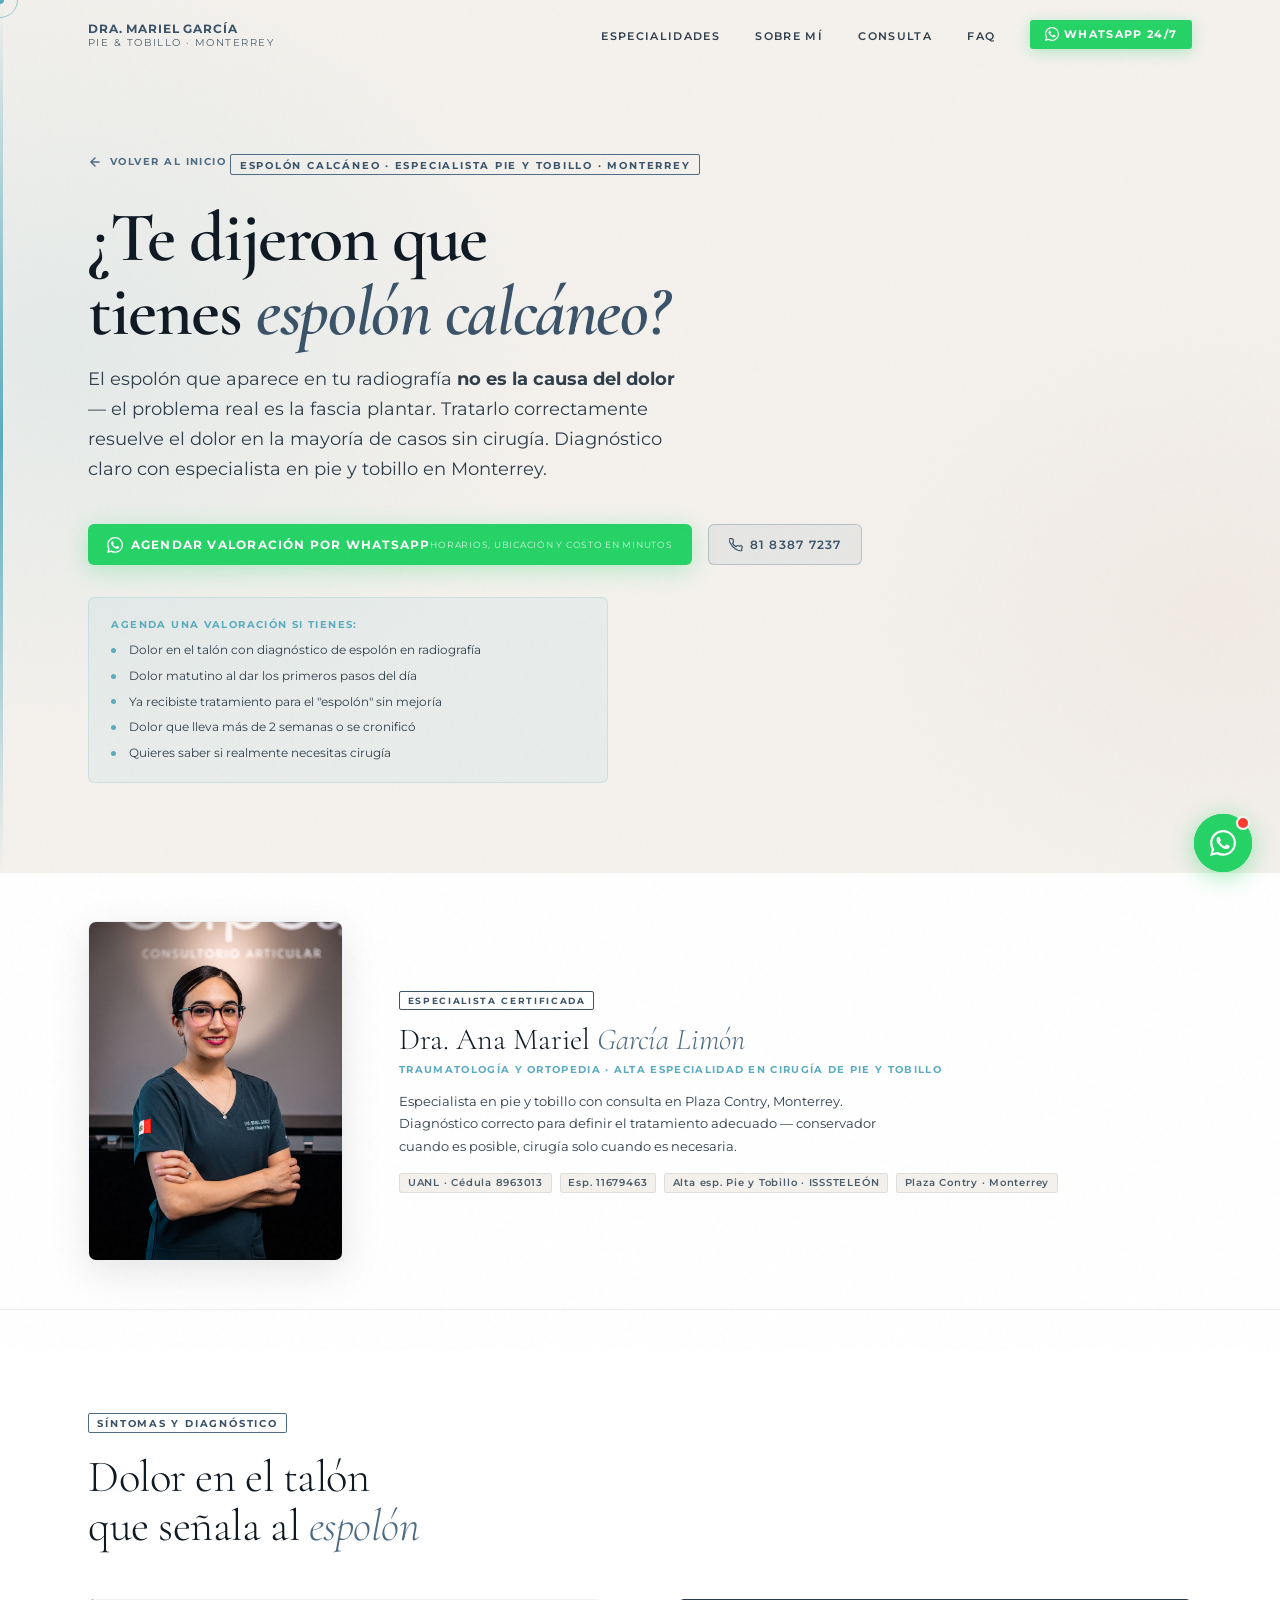
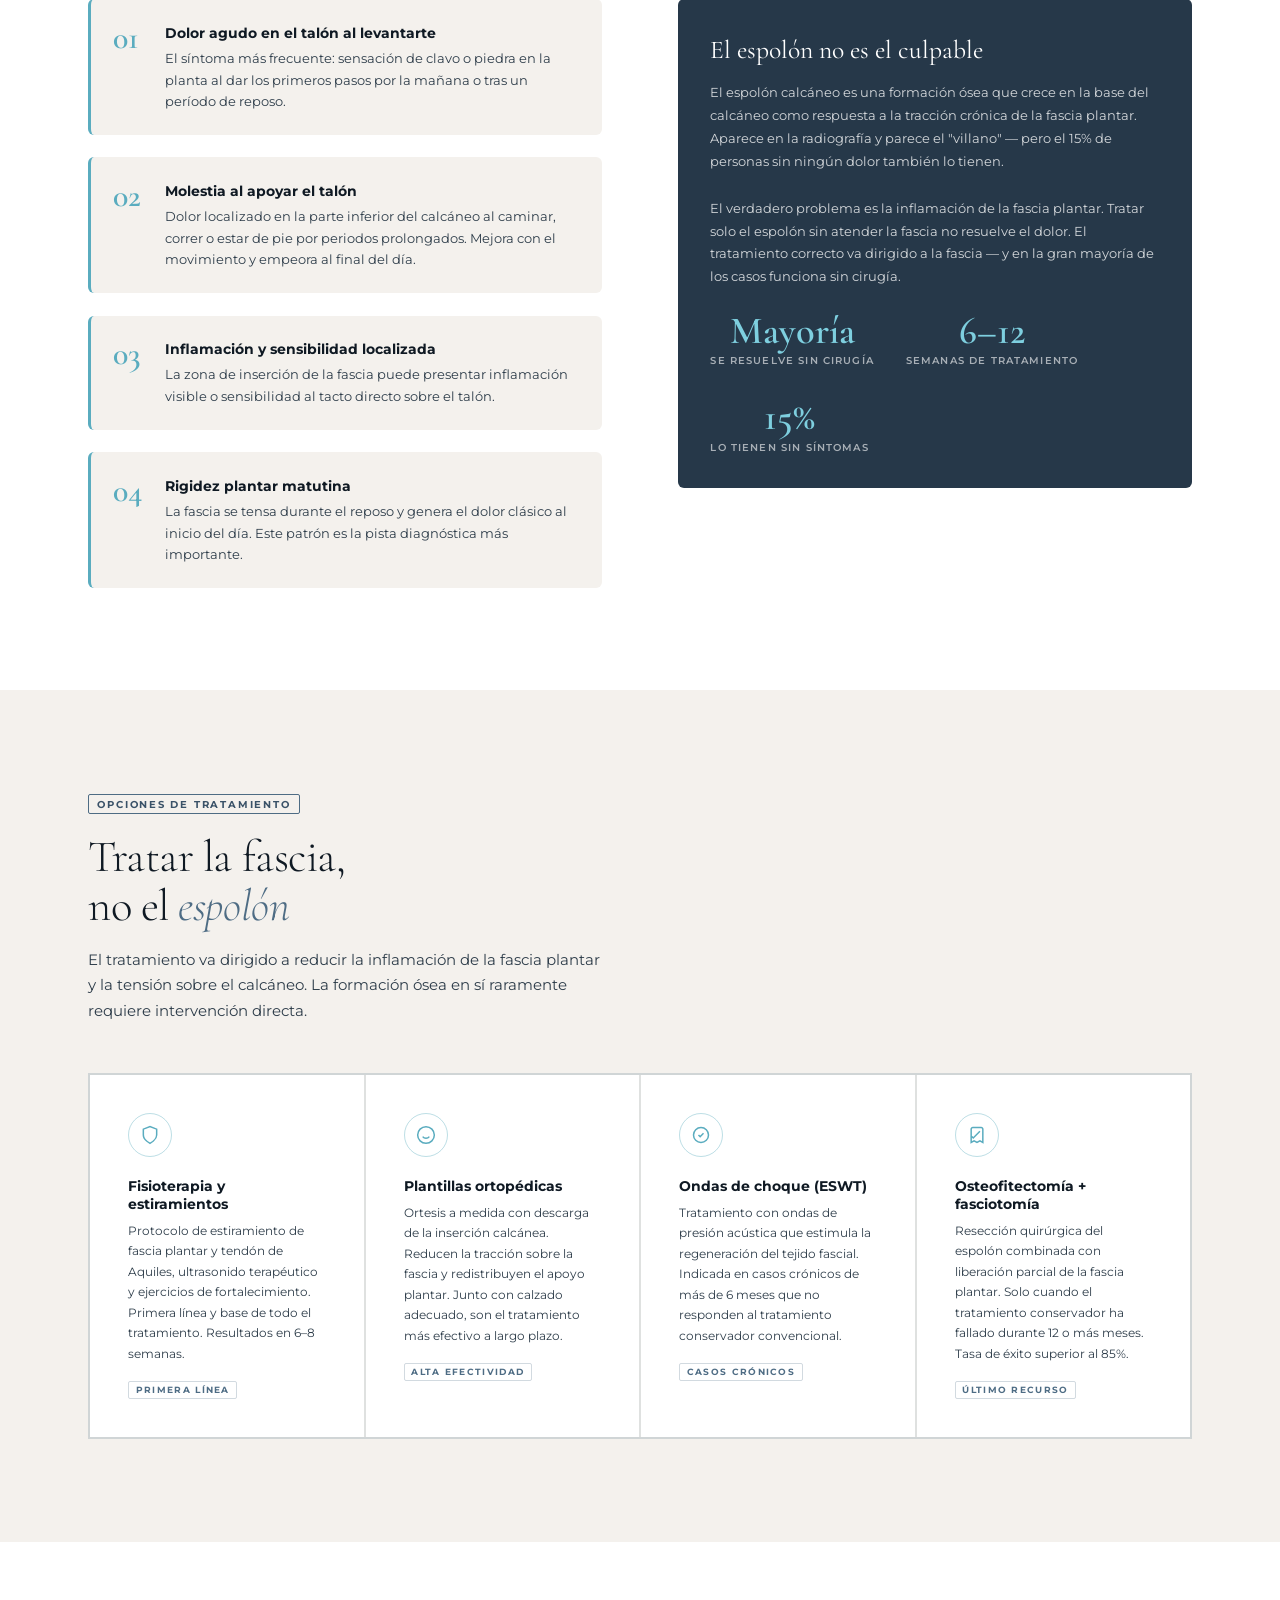
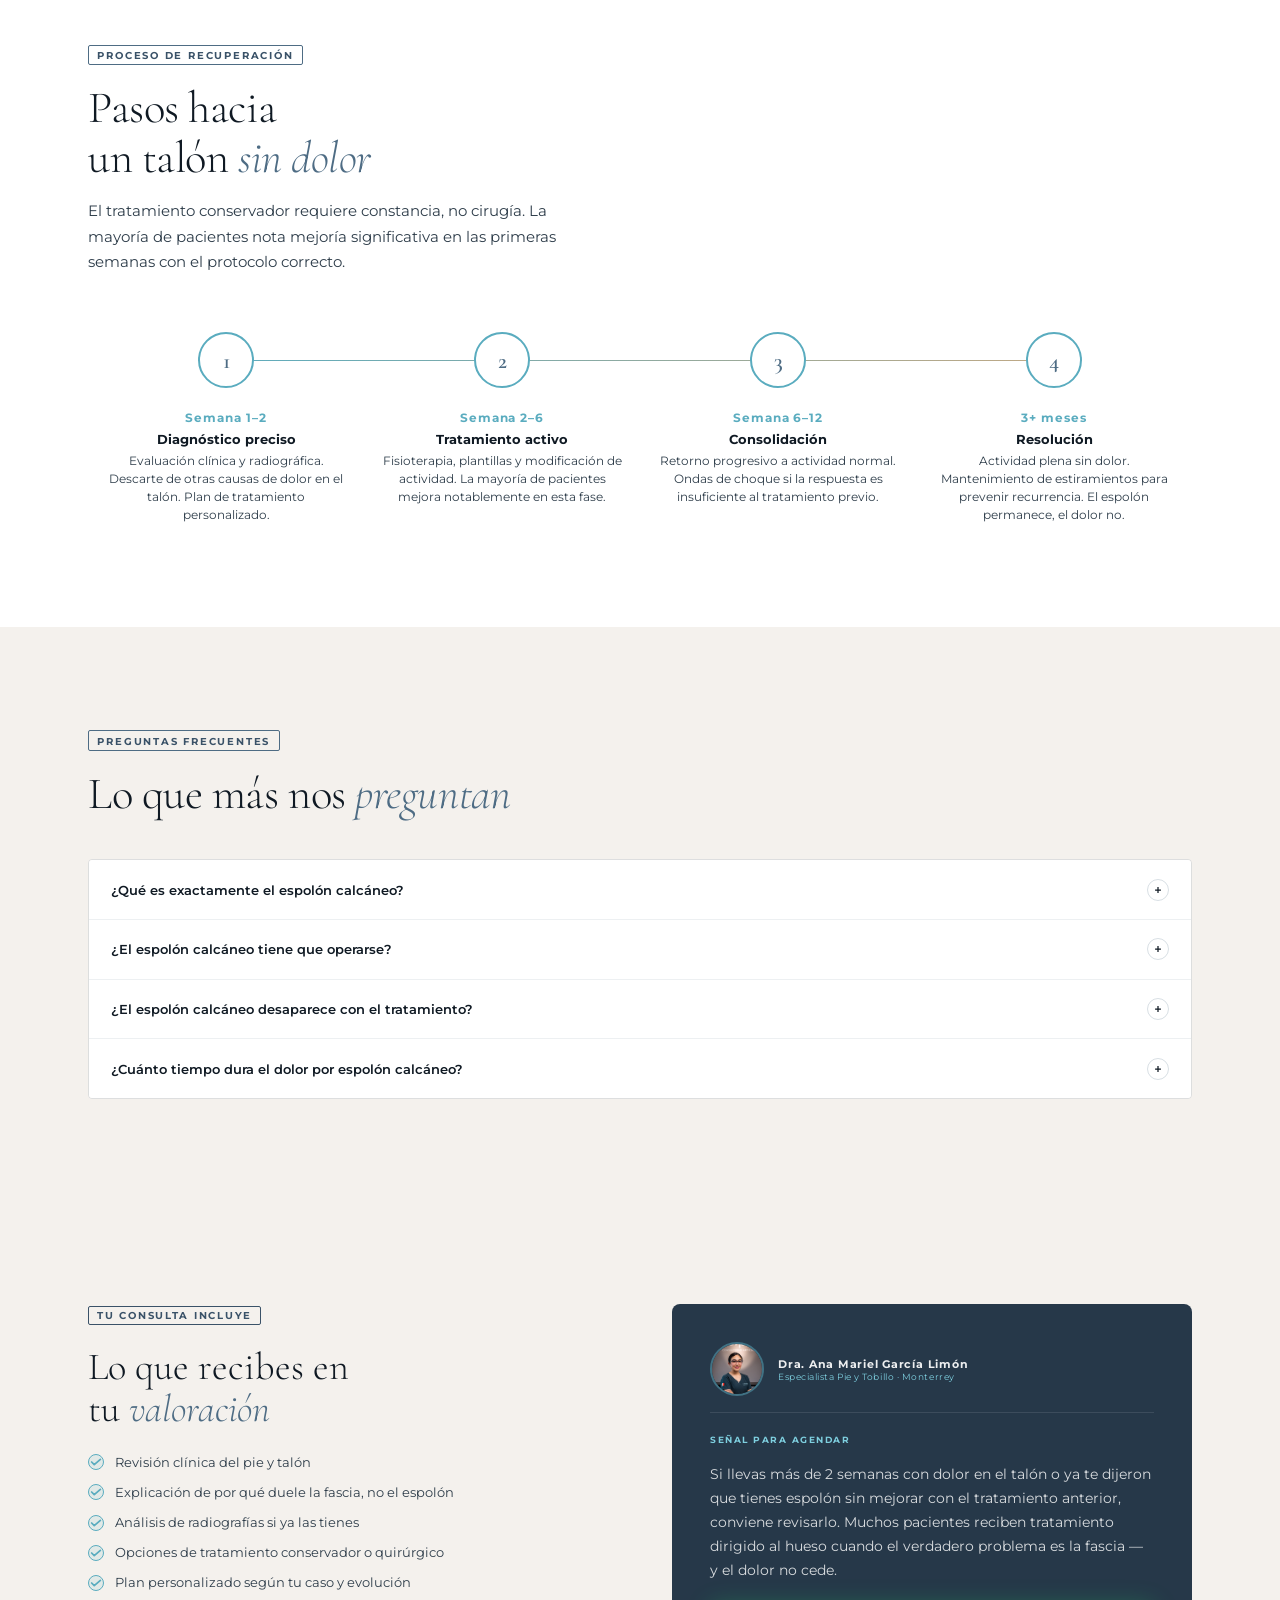
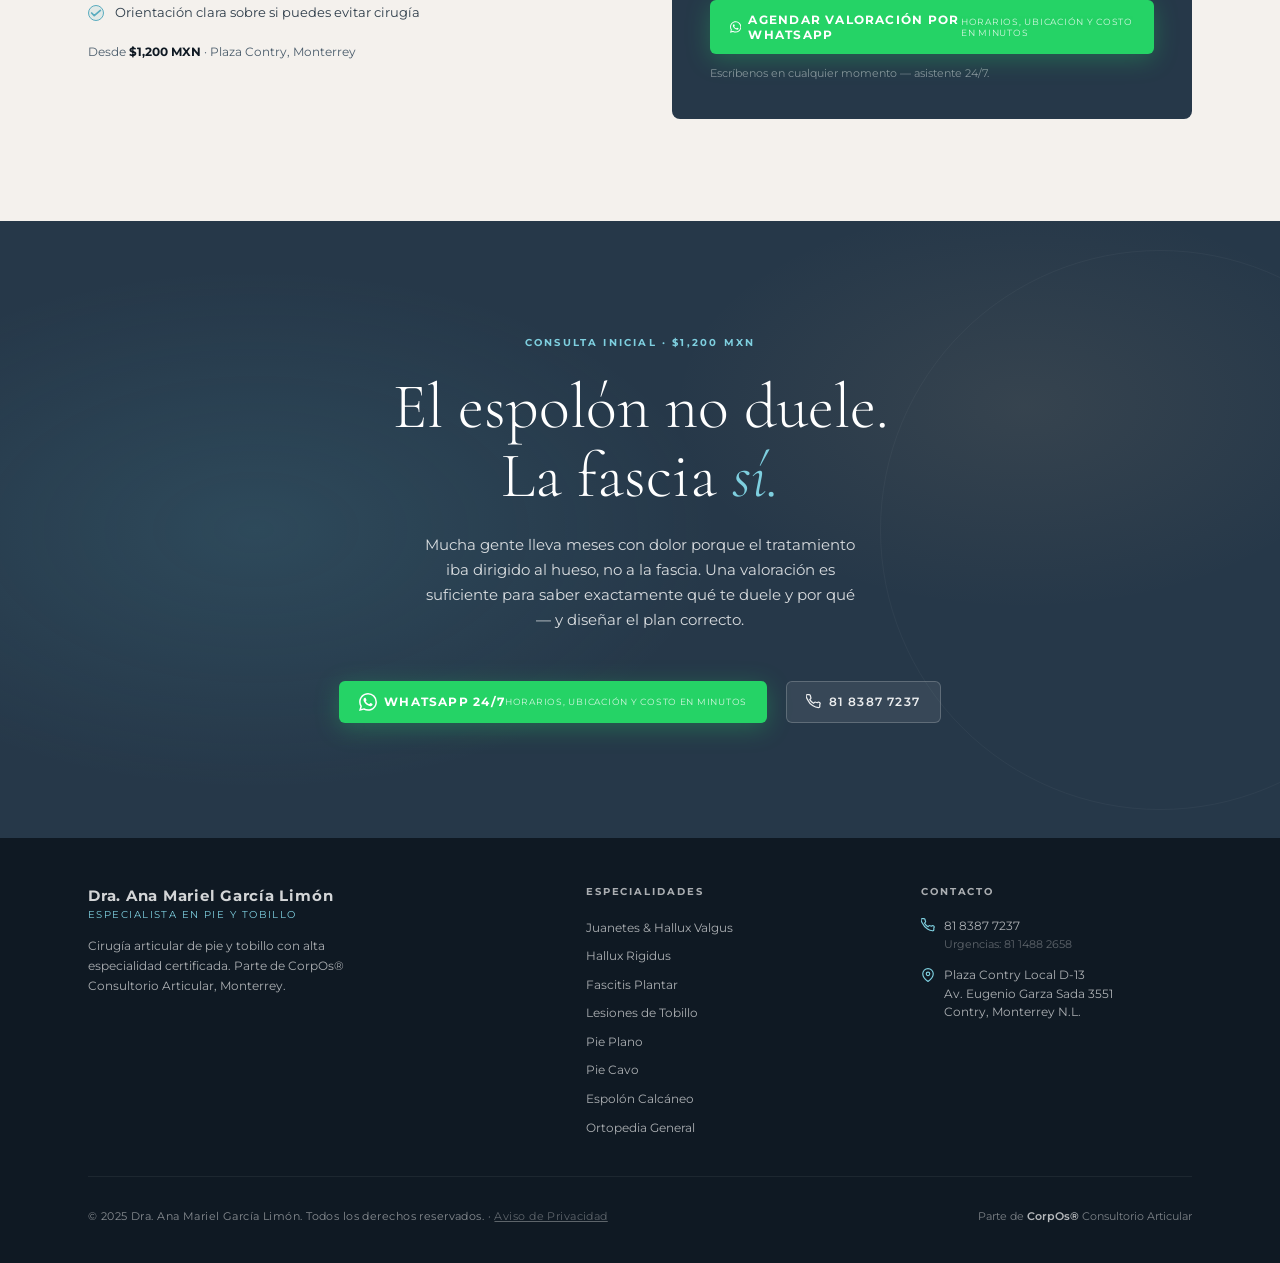
==== commit debc537f: "Fotos faltantes (404), og:image, GTM en todas las páginas, afirmaciones suavizadas y credenciales en" ====
--- a/espolon-calcaneo.html
+++ b/espolon-calcaneo.html
@@ -1,7 +1,14 @@
 <!DOCTYPE html>
 <html lang="es">
 <head>
-  <meta charset="UTF-8" />
+<!-- Google Tag Manager -->
+<script>(function(w,d,s,l,i){w[l]=w[l]||[];w[l].push({'gtm.start':
+new Date().getTime(),event:'gtm.js'});var f=d.getElementsByTagName(s)[0],
+j=d.createElement(s),dl=l!='dataLayer'?'&l='+l:'';j.async=true;j.src=
+'https://www.googletagmanager.com/gtm.js?id='+i+dl;f.parentNode.insertBefore(j,f);
+})(window,document,'script','dataLayer','GTM-NVMBLD84');</script>
+<!-- End Google Tag Manager -->
+<meta charset="UTF-8" />
   <meta name="viewport" content="width=device-width, initial-scale=1.0" />
   <title>Espolón Calcáneo en Monterrey — Dra. Mariel García</title>
   <meta name="description" content="Tratamiento del espolón calcáneo en Monterrey. El espolón no es la causa del dolor: el verdadero problema es la fascia plantar. Dra. Ana Mariel García Limón." />
@@ -37,7 +44,7 @@
           {"@type":"Question","name":"¿Qué es exactamente el espolón calcáneo?","acceptedAnswer":{"@type":"Answer","text":"Es una calcificación o protuberancia ósea que crece en la base del calcáneo, donde se inserta la fascia plantar. Se forma por tracción repetida y crónica sobre el hueso. Aparece en radiografía pero no siempre causa dolor — el 15% de personas sin síntomas también lo tiene."}},
           {"@type":"Question","name":"¿El espolón calcáneo tiene que operarse?","acceptedAnswer":{"@type":"Answer","text":"En la gran mayoría de casos, no. El tratamiento es el mismo que para la fascitis plantar: fisioterapia, plantillas ortopédicas, modificación de actividad y, si es necesario, ondas de choque. La cirugía (osteofitectomía + fasciotomía) solo se indica si el tratamiento conservador falla después de 12 meses."}},
           {"@type":"Question","name":"¿El espolón calcáneo desaparece con el tratamiento?","acceptedAnswer":{"@type":"Answer","text":"La formación ósea no desaparece, pero el dolor sí. El objetivo del tratamiento no es eliminar el espolón sino reducir la inflamación de la fascia plantar, que es la verdadera causa del dolor. Una vez controlada la fascia, el espolón deja de molestar."}},
-          {"@type":"Question","name":"¿Cuánto tiempo dura el dolor por espolón calcáneo?","acceptedAnswer":{"@type":"Answer","text":"Con tratamiento correcto, la mayoría de pacientes mejora en 6–12 semanas. Los casos crónicos pueden tardar 3–6 meses. El 90% se resuelve sin cirugía. La clave es tratar la fascia plantar, no solo el espolón en sí."}}
+          {"@type":"Question","name":"¿Cuánto tiempo dura el dolor por espolón calcáneo?","acceptedAnswer":{"@type":"Answer","text":"Con tratamiento correcto, la mayoría de pacientes mejora en 6–12 semanas. Los casos crónicos pueden tardar 3–6 meses. La gran mayoría se resuelve sin cirugía. La clave es tratar la fascia plantar, no solo el espolón en sí."}}
         ]
       }
     ]
@@ -51,6 +58,11 @@
   <link rel="stylesheet" href="page-styles.css" />
 </head>
 <body>
+<!-- Google Tag Manager (noscript) -->
+<noscript><iframe src="https://www.googletagmanager.com/ns.html?id=GTM-NVMBLD84"
+height="0" width="0" style="display:none;visibility:hidden"></iframe></noscript>
+<!-- End Google Tag Manager (noscript) -->
+
 <div id="cursor-dot"></div><div id="cursor-ring"></div><div class="grain"></div>
 <nav class="nav" id="nav">
   <div class="nav-inner">
@@ -128,9 +140,9 @@
       <div class="info-box reveal d2">
         <div class="info-box-title">El espolón no es el culpable</div>
         <p class="info-box-body">El espolón calcáneo es una formación ósea que crece en la base del calcáneo como respuesta a la tracción crónica de la fascia plantar. Aparece en la radiografía y parece el "villano" — pero el 15% de personas sin ningún dolor también lo tienen.</p>
-        <p class="info-box-body">El verdadero problema es la inflamación de la fascia plantar. Tratar solo el espolón sin atender la fascia no resuelve el dolor. El tratamiento correcto va dirigido a la fascia — y en 9 de cada 10 casos funciona sin cirugía.</p>
+        <p class="info-box-body">El verdadero problema es la inflamación de la fascia plantar. Tratar solo el espolón sin atender la fascia no resuelve el dolor. El tratamiento correcto va dirigido a la fascia — y en la gran mayoría de los casos funciona sin cirugía.</p>
         <div class="info-stat">
-          <div class="info-stat-item"><div class="info-stat-num">90%</div><div class="info-stat-label">Se resuelve sin cirugía</div></div>
+          <div class="info-stat-item"><div class="info-stat-num">Mayoría</div><div class="info-stat-label">Se resuelve sin cirugía</div></div>
           <div class="info-stat-item"><div class="info-stat-num">6–12</div><div class="info-stat-label">Semanas de tratamiento</div></div>
           <div class="info-stat-item"><div class="info-stat-num">15%</div><div class="info-stat-label">Lo tienen sin síntomas</div></div>
         </div>
@@ -219,7 +231,7 @@
           ¿Cuánto tiempo dura el dolor por espolón calcáneo?
           <span class="faq-ico"><svg width="10" height="10" viewBox="0 0 24 24" fill="none" stroke="currentColor" stroke-width="3"><path d="M12 5v14M5 12h14"/></svg></span>
         </button>
-        <div class="faq-a">Con tratamiento correcto, la mayoría de pacientes mejora en 6–12 semanas. Los casos crónicos pueden tardar 3–6 meses. El 90% se resuelve sin cirugía. La clave es tratar la fascia plantar, no solo el espolón en sí.</div>
+        <div class="faq-a">Con tratamiento correcto, la mayoría de pacientes mejora en 6–12 semanas. Los casos crónicos pueden tardar 3–6 meses. La gran mayoría se resuelve sin cirugía. La clave es tratar la fascia plantar, no solo el espolón en sí.</div>
       </div>
     </div>
   </div>
